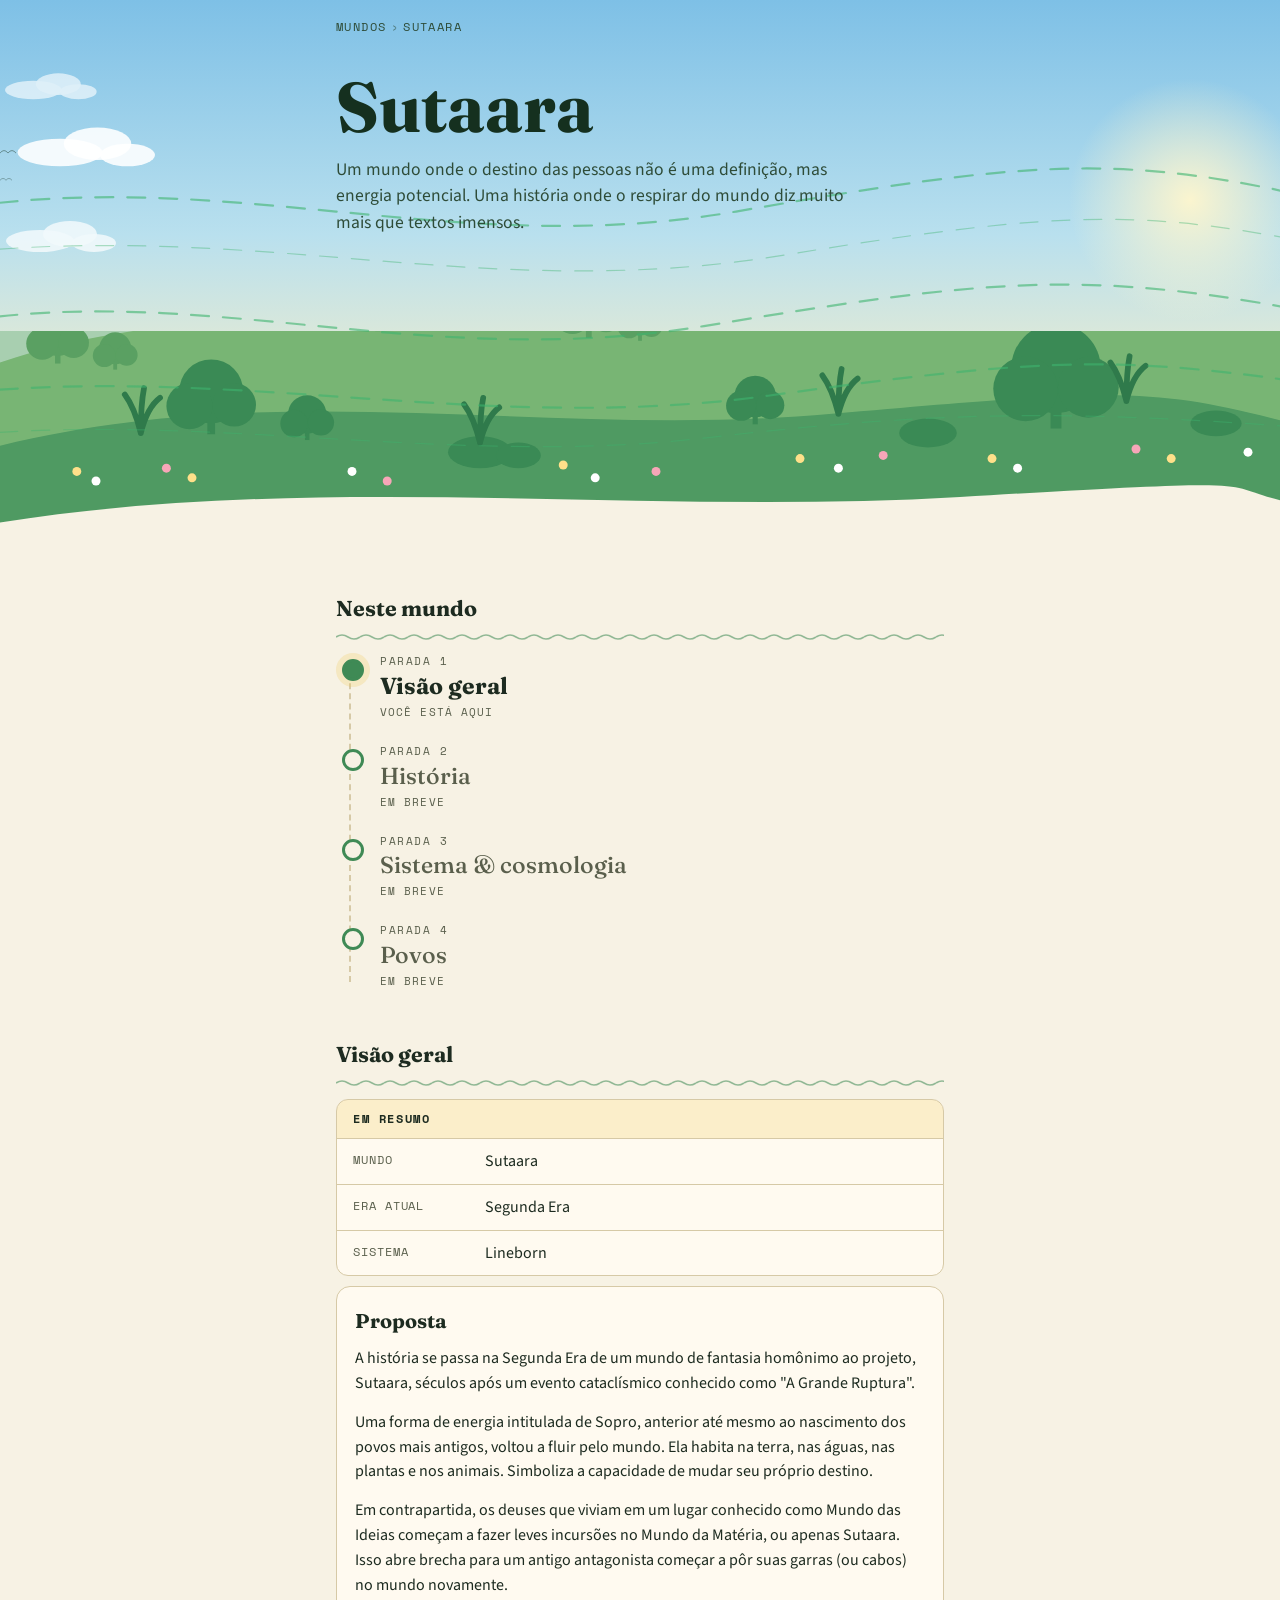
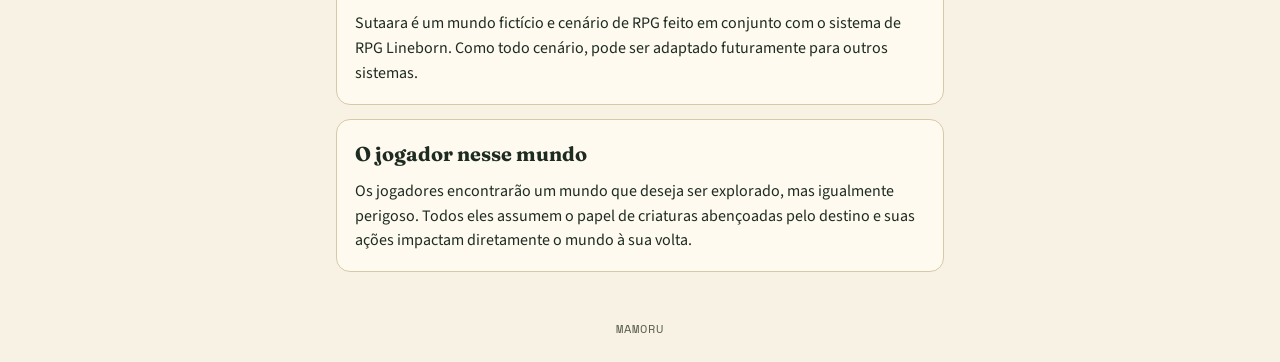
==== public/sutaara/index.html @ f1c7ed07 "Create index.html" ====
<!DOCTYPE html>
<html lang="pt-BR">
<head>
  <meta charset="UTF-8">
  <meta name="viewport" content="width=device-width, initial-scale=1">
  <title>Sutaara</title>
  <meta name="description" content="Um mundo onde o destino das pessoas não é uma definição, mas energia potencial.">
  <link rel="stylesheet" href="../css/base.css">
  <link rel="stylesheet" href="../css/sutaara.css">
</head>
<body class="mundo-pagina" data-mundo="sutaara">

  <header class="s-hero">
    <div class="sol" aria-hidden="true"></div>
    <div class="nuvem n3" aria-hidden="true"><svg viewBox="0 0 120 40"><ellipse cx="40" cy="26" rx="34" ry="11"/><ellipse cx="70" cy="19" rx="27" ry="13"/><ellipse cx="94" cy="28" rx="22" ry="9"/></svg></div>
    <div class="nuvem n1" aria-hidden="true"><svg viewBox="0 0 120 40"><ellipse cx="40" cy="26" rx="34" ry="11"/><ellipse cx="70" cy="19" rx="27" ry="13"/><ellipse cx="94" cy="28" rx="22" ry="9"/></svg></div>
    <div class="nuvem n2" aria-hidden="true"><svg viewBox="0 0 120 40"><ellipse cx="40" cy="26" rx="34" ry="11"/><ellipse cx="70" cy="19" rx="27" ry="13"/><ellipse cx="94" cy="28" rx="22" ry="9"/></svg></div>

    <nav class="topo" aria-label="Você está em">
      <a href="../">Mundos</a><span class="sep">&rsaquo;</span>Sutaara
    </nav>

    <div class="s-capa">
      <h1>Sutaara</h1>
      <p class="tagline">Um mundo onde o destino das pessoas não é uma definição, mas energia potencial. Uma história onde o respirar do mundo diz muito mais que textos imensos.</p>
    </div>

    <svg class="colinas" viewBox="0 0 400 200" preserveAspectRatio="xMidYMax slice" aria-hidden="true">
      <path class="l1" d="M0,112 C50,86 110,96 170,102 S300,80 400,100 V200 H0Z"/>
      <path class="l1b" d="M246,104 V80 h6 v-6 h6 v6 h8 v-6 h6 v6 h8 v-6 h6 v6 h8 v-6 h6 v6 h6 V104Z"/>
      <path class="l1b" d="M70,106 V86 l3,-5 l3,5 V106Z M86,106 V94 h6 V106Z M98,106 V98 h4 V106Z"/>
      <g class="t0"><rect x="13.5" y="105.6" width="1.0" height="2.6"/><circle cx="14" cy="102.8" r="4.0"/><circle cx="11.3" cy="104.6" r="2.9"/><circle cx="16.9" cy="104.5" r="2.7"/></g><g class="t0"><rect x="23.6" y="104.0" width="0.8" height="2.1"/><circle cx="24" cy="101.8" r="3.2"/><circle cx="21.8" cy="103.3" r="2.3"/><circle cx="26.3" cy="103.1" r="2.2"/></g><g class="t0"><rect x="149.6" y="100.9" width="0.8" height="2.2"/><circle cx="150" cy="98.5" r="3.5"/><circle cx="147.6" cy="100.1" r="2.5"/><circle cx="152.5" cy="99.9" r="2.4"/></g><g class="t0"><rect x="161.6" y="100.2" width="0.7" height="1.9"/><circle cx="162" cy="98.1" r="3.0"/><circle cx="160.0" cy="99.5" r="2.2"/><circle cx="164.2" cy="99.4" r="2.0"/></g><g class="t0"><rect x="204.5" y="97.6" width="1.0" height="2.6"/><circle cx="205" cy="94.8" r="4.0"/><circle cx="202.3" cy="96.6" r="2.9"/><circle cx="207.9" cy="96.5" r="2.7"/></g><g class="t0"><rect x="214.6" y="98.2" width="0.7" height="1.9"/><circle cx="215" cy="96.1" r="3.0"/><circle cx="213.0" cy="97.5" r="2.2"/><circle cx="217.2" cy="97.4" r="2.0"/></g><g class="t0"><rect x="329.6" y="89.9" width="0.8" height="2.2"/><circle cx="330" cy="87.5" r="3.5"/><circle cx="327.6" cy="89.1" r="2.5"/><circle cx="332.5" cy="88.9" r="2.4"/></g><g class="t0"><rect x="344.7" y="90.3" width="0.7" height="1.8"/><circle cx="345" cy="88.4" r="2.8"/><circle cx="343.1" cy="89.7" r="2.0"/><circle cx="347.0" cy="89.6" r="1.9"/></g><g class="t0"><rect x="377.5" y="95.6" width="1.0" height="2.6"/><circle cx="378" cy="92.8" r="4.0"/><circle cx="375.3" cy="94.6" r="2.9"/><circle cx="380.9" cy="94.5" r="2.7"/></g>
      <path class="l2" d="M0,138 C70,114 150,130 230,124 S350,110 400,128 V200 H0Z"/>
      <g class="t1"><rect x="17.2" y="133.8" width="1.7" height="4.5"/><circle cx="18" cy="128.9" r="7.0"/><circle cx="13.2" cy="132.1" r="5.0"/><circle cx="23.0" cy="131.8" r="4.8"/></g><g class="t1"><rect x="35.4" y="137.0" width="1.2" height="3.2"/><circle cx="36" cy="133.5" r="5.0"/><circle cx="32.6" cy="135.8" r="3.6"/><circle cx="39.6" cy="135.6" r="3.4"/></g><g class="t1"><rect x="117.3" y="124.4" width="1.4" height="3.8"/><circle cx="118" cy="120.2" r="6.0"/><circle cx="113.9" cy="123.0" r="4.3"/><circle cx="122.3" cy="122.7" r="4.1"/></g><g class="t1"><rect x="183.1" y="125.5" width="1.8" height="4.8"/><circle cx="184" cy="120.2" r="7.5"/><circle cx="178.9" cy="123.7" r="5.4"/><circle cx="189.4" cy="123.4" r="5.1"/></g><g class="t1"><rect x="199.4" y="128.0" width="1.2" height="3.2"/><circle cx="200" cy="124.5" r="5.0"/><circle cx="196.6" cy="126.8" r="3.6"/><circle cx="203.6" cy="126.6" r="3.4"/></g><g class="t1"><rect x="299.2" y="114.1" width="1.6" height="4.2"/><circle cx="300" cy="109.5" r="6.5"/><circle cx="295.6" cy="112.5" r="4.7"/><circle cx="304.7" cy="112.3" r="4.4"/></g><g class="t1"><rect x="371.1" y="117.5" width="1.8" height="4.8"/><circle cx="372" cy="112.2" r="7.5"/><circle cx="366.9" cy="115.7" r="5.4"/><circle cx="377.4" cy="115.4" r="5.1"/></g>
      <path class="l3" d="M0,164 C90,142 170,162 260,154 S360,146 400,156 V200 H0Z"/>
      <g class="t2"><rect x="64.8" y="154.0" width="2.4" height="6.4"/><circle cx="66" cy="147.0" r="10.0"/><circle cx="59.2" cy="151.6" r="7.2"/><circle cx="73.2" cy="151.2" r="6.8"/></g><g class="t2"><rect x="328.3" y="149.6" width="3.4" height="9.0"/><circle cx="330" cy="139.8" r="14.0"/><circle cx="320.5" cy="146.2" r="10.1"/><circle cx="340.1" cy="145.7" r="9.5"/></g><g class="t2"><rect x="95.3" y="158.4" width="1.4" height="3.8"/><circle cx="96" cy="154.2" r="6.0"/><circle cx="91.9" cy="157.0" r="4.3"/><circle cx="100.3" cy="156.7" r="4.1"/></g><g class="t2"><rect x="235.2" y="153.1" width="1.6" height="4.2"/><circle cx="236" cy="148.6" r="6.5"/><circle cx="231.6" cy="151.5" r="4.7"/><circle cx="240.7" cy="151.3" r="4.4"/></g><ellipse class="t2" cx="150" cy="166" rx="10" ry="5"/><ellipse class="t2" cx="162" cy="167" rx="7" ry="4"/><ellipse class="t2" cx="290" cy="160" rx="9" ry="4.5"/><ellipse class="t2" cx="380" cy="157" rx="8" ry="4"/><circle class="fl0" cx="24" cy="172" r="1.4"/><circle class="fl1" cx="30" cy="175" r="1.4"/><circle class="fl2" cx="52" cy="171" r="1.4"/><circle class="fl0" cx="60" cy="174" r="1.4"/><circle class="fl1" cx="110" cy="172" r="1.4"/><circle class="fl2" cx="121" cy="175" r="1.4"/><circle class="fl0" cx="176" cy="170" r="1.4"/><circle class="fl1" cx="186" cy="174" r="1.4"/><circle class="fl2" cx="205" cy="172" r="1.4"/><circle class="fl0" cx="250" cy="168" r="1.4"/><circle class="fl1" cx="262" cy="171" r="1.4"/><circle class="fl2" cx="276" cy="167" r="1.4"/><circle class="fl0" cx="310" cy="168" r="1.4"/><circle class="fl1" cx="318" cy="171" r="1.4"/><circle class="fl2" cx="355" cy="165" r="1.4"/><circle class="fl0" cx="366" cy="168" r="1.4"/><circle class="fl1" cx="390" cy="166" r="1.4"/>
      <g class="erva"><path d="M44,160 q-2,-8 -5,-12 M44,160 q0,-9 1,-14 M44,160 q2,-8 6,-11"/></g>
      <g class="erva"><path d="M150,163 q-2,-8 -5,-12 M150,163 q0,-9 1,-14 M150,163 q2,-8 6,-11"/></g>
      <g class="erva"><path d="M262,154 q-2,-8 -5,-12 M262,154 q0,-9 1,-14 M262,154 q2,-8 6,-11"/></g>
      <g class="erva"><path d="M352,150 q-2,-8 -5,-12 M352,150 q0,-9 1,-14 M352,150 q2,-8 6,-11"/></g>
      <path class="l4" d="M0,188 C100,172 200,186 300,180 S380,176 400,181 V200 H0Z"/>
    </svg>

    <svg class="sopro" viewBox="0 0 400 450" preserveAspectRatio="none" aria-hidden="true">
      <path d="M-20,170 C70,130 140,210 230,170 S350,120 420,165"/>
      <path d="M-20,262 C60,222 130,300 220,262 S340,214 420,256"/>
      <path d="M-20,318 C70,290 150,350 240,318 S350,285 420,312"/>
      <path class="fina" d="M-20,205 C80,175 150,245 245,205 S360,170 420,200"/>
      <path class="fina" d="M-20,352 C60,328 140,376 220,352 S340,330 420,346"/>
    </svg>
    <div class="passaro p1" aria-hidden="true"><svg viewBox="0 0 16 6"><path d="M0,3 q4,-5 8,0 q4,-5 8,0"/></svg></div>
    <div class="passaro p2" aria-hidden="true"><svg viewBox="0 0 16 6"><path d="M0,3 q4,-5 8,0 q4,-5 8,0"/></svg></div>

    <div class="particulas" aria-hidden="true"><i></i><i></i><i></i><i></i><i></i><i></i><i></i></div>
  </header>

  <div class="container s-pagina">
    <main>

      <h2 class="s-sec">Neste mundo</h2>
      <ol class="trilha" aria-label="Trilha de Sutaara">
        <li class="parada">
          <span class="num">Parada 1</span>
          <a class="nome" href="#visao-geral">Visão geral</a>
          <span class="estado">Você está aqui</span>
        </li>
        <li class="parada breve">
          <span class="num">Parada 2</span>
          <span class="nome">História</span>
          <span class="estado">Em breve</span>
        </li>
        <li class="parada breve">
          <span class="num">Parada 3</span>
          <span class="nome">Sistema &amp; cosmologia</span>
          <span class="estado">Em breve</span>
        </li>
        <li class="parada breve">
          <span class="num">Parada 4</span>
          <span class="nome">Povos</span>
          <span class="estado">Em breve</span>
        </li>
      </ol>

      <h2 class="s-sec" id="visao-geral">Visão geral</h2>

      <aside class="ficha" aria-label="Em resumo">
        <h3>Em resumo</h3>
        <dl>
          <div class="linha"><dt>Mundo</dt><dd>Sutaara</dd></div>
          <div class="linha"><dt>Era atual</dt><dd>Segunda Era</dd></div>
          <div class="linha"><dt>Sistema</dt><dd>Lineborn</dd></div>
        </dl>
      </aside>

      <section class="s-cards">
        <article class="s-card" id="proposta">
          <h2>Proposta</h2>
          <p>A história se passa na Segunda Era de um mundo de fantasia homônimo ao projeto, Sutaara, séculos após um evento cataclísmico conhecido como "A Grande Ruptura".</p>
          <p>Uma forma de energia intitulada de Sopro, anterior até mesmo ao nascimento dos povos mais antigos, voltou a fluir pelo mundo. Ela habita na terra, nas águas, nas plantas e nos animais. Simboliza a capacidade de mudar seu próprio destino.</p>
          <p>Em contrapartida, os deuses que viviam em um lugar conhecido como Mundo das Ideias começam a fazer leves incursões no Mundo da Matéria, ou apenas Sutaara. Isso abre brecha para um antigo antagonista começar a pôr suas garras (ou cabos) no mundo novamente.</p>
          <p>Sutaara é um mundo fictício e cenário de RPG feito em conjunto com o sistema de RPG Lineborn. Como todo cenário, pode ser adaptado futuramente para outros sistemas.</p>
        </article>
        <article class="s-card" id="jogador">
          <h2>O jogador nesse mundo</h2>
          <p>Os jogadores encontrarão um mundo que deseja ser explorado, mas igualmente perigoso. Todos eles assumem o papel de criaturas abençoadas pelo destino e suas ações impactam diretamente o mundo à sua volta.</p>
        </article>
      </section>

    </main>
    <footer class="s-rodape">Mamoru</footer>
  </div>

</body>
</html>
---- public/css/base.css ----
/* ==========================================================
   base.css — identidade compartilhada do site
   Tokens de cor e tipografia + componentes comuns.
   A personalidade de cada mundo fica em [data-mundo="..."].
   ========================================================== */
@import url('https://fonts.googleapis.com/css2?family=Barlow+Condensed:wght@500;600&family=Fraunces:opsz,wght@9..144,500;9..144,700&family=Source+Sans+3:wght@400;600&family=Space+Mono:wght@400;700&display=swap');

:root{
  --bg:#f3f1ec; --surface:#ffffff; --surface2:#ece9e2;
  --fg:#1b1a17; --fg-dim:#5b574e; --border:#ddd8cd;
  --font-display:'Fraunces', Georgia, serif;
  --font-body:'Source Sans 3', system-ui, sans-serif;
  --font-mono:'Space Mono', ui-monospace, monospace;
}
@media (prefers-color-scheme: dark){
  :root:not([data-theme="light"]){
    --bg:#141311; --surface:#1d1c19; --surface2:#242320;
    --fg:#ece8df; --fg-dim:#a39d8e; --border:#38352e;
    color-scheme: dark;
  }
}
:root[data-theme="dark"]{
  --bg:#141311; --surface:#1d1c19; --surface2:#242320;
  --fg:#ece8df; --fg-dim:#a39d8e; --border:#38352e;
  color-scheme: dark;
}

/* ---------- personalidade de cada mundo (cores do painel) ---------- */
[data-mundo="sutaara"]{
  --m-accent:#8fd1a4; --m-ink:#f4f1e6; --m-ink-dim:#cfd8c6;
  --m-sky:linear-gradient(180deg,#0f2a1e 0%,#1f5139 55%,#3f7a54 100%);
  --m-land-2:#2b6446; --m-land:#143323;
  --m-display:'Fraunces', Georgia, serif;
}
[data-mundo="relic"]{
  --m-accent:#8db8f2; --m-ink:#eaf1fb; --m-ink-dim:#b9c9e0;
  --m-sky:linear-gradient(180deg,#0a1a33 0%,#14325e 55%,#2161ae 100%);
  --m-land-2:#1a3f73; --m-land:#0a1a33;
  --m-display:'Fraunces', Georgia, serif;
}
[data-mundo="lock"]{
  --m-accent:#e0705f; --m-ink:#e6e3df; --m-ink-dim:#aeaaa5;
  --m-sky:linear-gradient(180deg,#26282b 0%,#47494d 55%,#6b3a36 100%);
  --m-land-2:#3a3c40; --m-land:#1d1e20;
  --m-display:'Barlow Condensed', 'Arial Narrow', sans-serif;
}

/* ---------- base ---------- */
*{ box-sizing:border-box; }
html{ -webkit-text-size-adjust:100%; }
body{
  margin:0; background:var(--bg); color:var(--fg);
  font-family:var(--font-body); line-height:1.55;
}
.container{ max-width:640px; margin-inline:auto; padding-inline:16px; }

.site-header{
  display:flex; align-items:center; justify-content:space-between;
  padding-block:18px 10px;
  padding-top:calc(18px + env(safe-area-inset-top, 0px));
}
.wordmark{
  font-family:var(--font-mono); font-size:.8rem; font-weight:700;
  letter-spacing:.16em; text-transform:uppercase;
  color:var(--fg); text-decoration:none;
}
.page-label{
  font-family:var(--font-mono); font-size:.72rem; letter-spacing:.1em;
  text-transform:uppercase; color:var(--fg-dim); margin:18px 0 14px;
}

.site-footer{
  padding-block:24px;
  padding-bottom:calc(24px + env(safe-area-inset-bottom, 0px));
  color:var(--fg-dim); font-family:var(--font-mono); font-size:.72rem;
  letter-spacing:.1em; text-transform:uppercase; text-align:center;
}

/* ---------- painéis dos mundos (home) ---------- */
.mundos{ display:grid; gap:16px; padding-bottom:32px; }

.mundo{
  position:relative; display:block; min-height:380px;
  border-radius:18px; overflow:hidden; isolation:isolate;
  color:var(--m-ink); text-decoration:none;
  background:var(--m-sky);
  transition:transform .2s ease;
}
.mundo:hover{ transform:translateY(-2px); }
.mundo:focus-visible{ outline:3px solid var(--m-accent); outline-offset:3px; }

.mundo .paisagem{
  position:absolute; left:0; right:0; bottom:0;
  width:100%; height:46%; z-index:0;
}
.mundo .paisagem .terra-2{ fill:var(--m-land-2); }
.mundo .paisagem .terra{ fill:var(--m-land); }
.mundo .paisagem .linha{ stroke:var(--m-land); fill:none; stroke-width:2; stroke-linecap:round; }

.mundo-texto{ position:relative; z-index:2; padding:22px 22px 0; }
.mundo-kicker{
  display:block; font-family:var(--font-mono); font-size:.72rem;
  letter-spacing:.14em; text-transform:uppercase; color:var(--m-accent);
  margin-bottom:8px;
}
.mundo h2{
  margin:0 0 10px; font-family:var(--m-display); font-weight:700;
  font-size:2.6rem; line-height:1.05; text-wrap:balance;
}
.mundo p{
  margin:0; max-width:34em; font-size:.98rem; color:var(--m-ink-dim);
}
.mundo-entrar{
  position:absolute; left:22px; bottom:18px; z-index:2;
  font-family:var(--font-mono); font-size:.78rem; letter-spacing:.12em;
  text-transform:uppercase; color:var(--m-ink); font-weight:700;
}

/* Sutaara: vida que pulsa */
.mundo[data-mundo="sutaara"] h2{ font-weight:700; }
.mundo[data-mundo="sutaara"]::after{
  content:''; position:absolute; inset:0; z-index:1; pointer-events:none;
  background:radial-gradient(circle at 78% 22%, rgba(255,226,150,.30), transparent 55%);
  animation:pulsar 6s ease-in-out infinite;
}
@keyframes pulsar{ 0%,100%{ opacity:.5; } 50%{ opacity:1; } }

/* Relic: arquivo e instituição */
.mundo[data-mundo="relic"] h2{
  font-weight:500; text-transform:uppercase; letter-spacing:.12em; font-size:2.1rem;
}
.mundo[data-mundo="relic"]::after{
  content:''; position:absolute; right:18px; top:18px; z-index:1; pointer-events:none;
  width:64px; height:64px; border-radius:50%;
  border:2px dashed var(--m-accent); opacity:.5; transform:rotate(-12deg);
}

/* Lock: industrial/militar com uma ponta de rebeldia (sem movimento) */
.mundo .paisagem .cadeado rect{ fill:#c4503f; }
.mundo .paisagem .cadeado path{ fill:none; stroke:#c4503f; stroke-width:3; stroke-linecap:round; }
.mundo[data-mundo="lock"] h2{
  font-weight:600; text-transform:uppercase; letter-spacing:.1em; font-size:2.8rem;
}
.mundo[data-mundo="lock"]::after{
  content:''; position:absolute; inset:0; z-index:1; pointer-events:none;
  background:linear-gradient(to top, rgba(170,60,50,.28), transparent 45%);
}

@media (min-width:560px){
  .mundo{ min-height:340px; }
}
@media (prefers-reduced-motion: reduce){
  .mundo{ transition:none; }
  .mundo[data-mundo="sutaara"]::after{ animation:none; opacity:.8; }
}
---- public/css/sutaara.css ----
/* ==========================================================
   sutaara.css — personalidade de Sutaara
   Céu pintado, colinas em camadas, nuvens e vida se movendo.
   Depois do céu, a página vira uma wiki de papel.
   Usa as variáveis de base.css.
   ========================================================== */
body.mundo-pagina[data-mundo="sutaara"]{
  /* papel da wiki */
  --s-bg:#f7f2e4; --s-card:#fffaf0; --s-line:#d6c9a6; --s-dot:#3f8a55;
  --s-fg:#1d2b20; --s-dim:#5a5f4c; --s-glow:rgba(240,200,90,.25);
  /* céu (dia) */
  --c1:#7ec0e6; --c2:#b9e0ee; --c3:#f7efc9; --c4:#f8e2b0;
  --sol:rgba(255,246,205,.95); --nuvem:rgba(255,255,255,.88);
  /* colinas, de longe para perto */
  --h1:#a8cfb0; --h1b:#97bda3; --h2:#78b574; --h3:#4f9a62; --hb:#2f7a4b;
  --hero-fg:#15301f; --hero-dim:#2e4c38;
  --t0:#8fbf9a; --t1:#5aa062; --t2:#3a8a55; --sopro:#3fb46f;
  background:var(--s-bg); color:var(--s-fg);
}
@media (prefers-color-scheme: dark){
  :root:not([data-theme="light"]) body.mundo-pagina[data-mundo="sutaara"]{
    --s-bg:#101a1c; --s-card:#17252a; --s-line:#2f4448; --s-dot:#8fd1a4;
    --s-fg:#eef0e4; --s-dim:#a9b8a8; --s-glow:rgba(255,226,150,.14);
    --c1:#1b2a52; --c2:#4a4a86; --c3:#c47a8c; --c4:#f0a874;
    --sol:rgba(255,232,196,.6); --nuvem:rgba(255,206,200,.28);
    --h1:#5b5b8c; --h1b:#4d4d7e; --h2:#2f5a68; --h3:#1f4a4d; --hb:#2f6a5f;
    --hero-fg:#f7f1e2; --hero-dim:#e6dcc8;
    --t0:#4a4a7a; --t1:#27505a; --t2:#1a3f40; --sopro:#9af0b5;
  }
}
:root[data-theme="dark"] body.mundo-pagina[data-mundo="sutaara"]{
  --s-bg:#101a1c; --s-card:#17252a; --s-line:#2f4448; --s-dot:#8fd1a4;
  --s-fg:#eef0e4; --s-dim:#a9b8a8; --s-glow:rgba(255,226,150,.14);
  --c1:#1b2a52; --c2:#4a4a86; --c3:#c47a8c; --c4:#f0a874;
  --sol:rgba(255,232,196,.6); --nuvem:rgba(255,206,200,.28);
  --h1:#5b5b8c; --h1b:#4d4d7e; --h2:#2f5a68; --h3:#1f4a4d; --hb:#2f6a5f;
  --hero-fg:#f7f1e2; --hero-dim:#e6dcc8;
  --t0:#4a4a7a; --t1:#27505a; --t2:#1a3f40; --sopro:#9af0b5;
}

/* ---------- capa pintada ---------- */
.s-hero{
  position:relative; overflow:hidden; isolation:isolate;
  min-height:520px; display:flex; flex-direction:column;
  background:linear-gradient(180deg,var(--c1) 0%,var(--c2) 42%,var(--c3) 76%,var(--c4) 100%);
  color:var(--hero-fg);
}
.s-hero .sol{
  position:absolute; right:-40px; top:70px; width:260px; height:260px; z-index:0;
  background:radial-gradient(circle,var(--sol) 0%,transparent 66%);
  animation:respirar 9s ease-in-out infinite;
}
@keyframes respirar{ 0%,100%{ transform:scale(.94); opacity:.8; } 50%{ transform:scale(1.06); opacity:1; } }

.nuvem{ position:absolute; z-index:0; left:0; width:150px; height:50px; opacity:1;
  animation:deriva linear infinite; will-change:transform; }
.nuvem svg{ width:100%; height:100%; display:block; fill:var(--nuvem); }
.n1{ top:120px; width:170px; animation-duration:95s; animation-delay:-30s; }
.n2{ top:210px; width:120px; animation-duration:70s; animation-delay:-8s; opacity:.8; }
.n3{ top:60px;  width:100px; animation-duration:120s; animation-delay:-70s; opacity:.7; }
@keyframes deriva{ from{ transform:translateX(-220px); } to{ transform:translateX(calc(100vw + 60px)); } }

.particulas{ position:absolute; inset:0; z-index:2; pointer-events:none; overflow:hidden; }
.particulas i{
  position:absolute; bottom:-10px; width:5px; height:5px; border-radius:50%;
  background:#fff7d6; box-shadow:0 0 8px 2px rgba(255,240,170,.8); opacity:0;
  animation:sobe linear infinite;
}
.particulas i:nth-child(1){ left:8%;  animation-duration:16s; animation-delay:-2s; }
.particulas i:nth-child(2){ left:22%; animation-duration:21s; animation-delay:-9s; width:4px; height:4px; }
.particulas i:nth-child(3){ left:38%; animation-duration:18s; animation-delay:-5s; }
.particulas i:nth-child(4){ left:54%; animation-duration:24s; animation-delay:-14s; width:6px; height:6px; }
.particulas i:nth-child(5){ left:68%; animation-duration:19s; animation-delay:-11s; width:4px; height:4px; }
.particulas i:nth-child(6){ left:81%; animation-duration:22s; animation-delay:-3s; }
.particulas i:nth-child(7){ left:92%; animation-duration:17s; animation-delay:-7s; width:4px; height:4px; }
@keyframes sobe{
  0%{ transform:translate(0,0); opacity:0; }
  12%{ opacity:.9; }
  50%{ transform:translate(16px,-190px); }
  85%{ opacity:.7; }
  100%{ transform:translate(-10px,-380px); opacity:0; }
}

.topo{ position:relative; z-index:3; width:100%; max-width:640px; margin-inline:auto; padding-inline:16px;
  padding-block:18px 6px; padding-top:calc(18px + env(safe-area-inset-top,0px));
  font-family:var(--font-mono); font-size:.74rem; letter-spacing:.12em; text-transform:uppercase; color:var(--hero-dim); }
.topo a{ color:var(--hero-dim); text-decoration:none; }
.topo a:hover{ color:var(--hero-fg); text-decoration:underline; text-underline-offset:4px; }
.topo .sep{ opacity:.6; padding-inline:.35em; }

.s-capa{ position:relative; z-index:3; width:100%; max-width:640px; margin-inline:auto; padding:30px 16px 0; }
.s-capa h1{ font-family:var(--font-display); font-weight:700; font-size:3.6rem; line-height:1;
  margin:0 0 14px; text-wrap:balance; animation:surge .9s ease-out both; }
.s-capa .tagline{ font-size:1.1rem; line-height:1.5; color:var(--hero-dim); margin:0; max-width:30em;
  animation:surge .9s .15s ease-out both; }
@keyframes surge{ from{ opacity:0; transform:translateY(10px); } to{ opacity:1; transform:none; } }

.colinas{ position:absolute; left:0; right:0; bottom:-1px; width:100%; height:230px; z-index:1; display:block; }
.colinas .l1{ fill:var(--h1); } .colinas .l1b{ fill:var(--h1b); }
.colinas .l2{ fill:var(--h2); } .colinas .l3{ fill:var(--h3); } .colinas .l4{ fill:var(--s-bg); }
.colinas .erva path{ fill:none; stroke:var(--hb); stroke-width:1.8; stroke-linecap:round; }
.colinas .erva{ transform-box:fill-box; transform-origin:50% 100%; animation:balanca 4.5s ease-in-out infinite; }
.colinas .erva:nth-of-type(2){ animation-delay:-1.3s; animation-duration:5.3s; }
.colinas .erva:nth-of-type(3){ animation-delay:-2.6s; animation-duration:4s; }
.colinas .erva:nth-of-type(4){ animation-delay:-.7s; animation-duration:5s; }
@keyframes balanca{ 0%,100%{ transform:rotate(-3deg); } 50%{ transform:rotate(3deg); } }

/* árvores, arbustos, flores */
.colinas .t0{ fill:var(--t0); } .colinas .t1{ fill:var(--t1); } .colinas .t2{ fill:var(--t2); }
.colinas .fl0{ fill:#ffe08a; } .colinas .fl1{ fill:#ffffff; } .colinas .fl2{ fill:#f7a6b8; }

/* Sopro: linhas verdes de vento */
.sopro{ position:absolute; inset:0; width:100%; height:100%; z-index:2; pointer-events:none; }
.sopro path{ fill:none; stroke:var(--sopro); stroke-width:2.2; stroke-linecap:round; opacity:.6;
  vector-effect:non-scaling-stroke; stroke-dasharray:18 14; animation:flui 7s linear infinite; }
.sopro path.fina{ stroke-width:1.2; opacity:.4; animation-duration:11s; animation-direction:reverse; }
.sopro path:nth-child(2){ animation-duration:9s; }
.sopro path:nth-child(3){ animation-duration:8s; }
@keyframes flui{ to{ stroke-dashoffset:-128; } }
:root[data-theme="dark"] .sopro path{ filter:drop-shadow(0 0 4px rgba(154,240,181,.7)); }
@media (prefers-color-scheme: dark){ :root:not([data-theme="light"]) .sopro path{ filter:drop-shadow(0 0 4px rgba(154,240,181,.7)); } }

/* pássaros ao longe */
.passaro{ position:absolute; z-index:1; left:0; width:16px; animation:voa linear infinite; }
.passaro svg{ width:100%; display:block; }
.passaro path{ fill:none; stroke:var(--hero-fg); stroke-width:.8; opacity:.55; stroke-linecap:round; }
.p1{ top:150px; animation-duration:60s; animation-delay:-20s; }
.p2{ top:178px; width:12px; animation-duration:75s; animation-delay:-48s; }
@keyframes voa{ from{ transform:translate(-40px,0); } 50%{ transform:translate(50vw,-14px); } to{ transform:translate(calc(100vw + 20px),6px); } }

/* ---------- wiki ---------- */
.container.s-pagina{ padding-top:6px; }
.s-pagina h2.s-sec{ font-family:var(--font-display); font-size:1.35rem; margin:26px 0 12px; }
.s-pagina h2.s-sec::after{ content:''; display:block; height:8px; margin-top:8px; background:var(--s-dot); opacity:.55;
  -webkit-mask:url("data:image/svg+xml,%3Csvg xmlns='http://www.w3.org/2000/svg' width='24' height='8'%3E%3Cpath d='M0 4 Q6 0 12 4 T24 4' fill='none' stroke='black' stroke-width='1.6'/%3E%3C/svg%3E") repeat-x;
  mask:url("data:image/svg+xml,%3Csvg xmlns='http://www.w3.org/2000/svg' width='24' height='8'%3E%3Cpath d='M0 4 Q6 0 12 4 T24 4' fill='none' stroke='black' stroke-width='1.6'/%3E%3C/svg%3E") repeat-x; }

.trilha{ list-style:none; margin:6px 0 8px; padding:0; position:relative; }
.trilha::before{ content:''; position:absolute; left:13px; top:10px; bottom:30px;
  border-left:2px dashed var(--s-line); }
.parada{ position:relative; padding:0 0 22px 44px; }
.parada::before{ content:''; position:absolute; left:6px; top:6px; width:16px; height:16px;
  border-radius:50%; background:var(--s-bg); border:3px solid var(--s-dot); }
.parada:first-child::before{ background:var(--s-dot); box-shadow:0 0 0 6px var(--s-glow); }
.parada .num{ font-family:var(--font-mono); font-size:.68rem; letter-spacing:.14em;
  text-transform:uppercase; color:var(--s-dim); display:block; }
.parada .nome{ font-family:var(--font-display); font-weight:700; font-size:1.45rem;
  line-height:1.2; margin:2px 0 0; display:block; color:var(--s-fg); text-decoration:none; }
.parada.breve .nome{ color:var(--s-dim); font-weight:500; }
.parada .estado{ font-family:var(--font-mono); font-size:.68rem; letter-spacing:.1em;
  text-transform:uppercase; color:var(--s-dim); display:block; margin-top:4px; }
a.nome:hover{ text-decoration:underline; text-decoration-color:var(--s-dot); text-underline-offset:4px; }

.ficha{ background:var(--s-card); border:1px solid var(--s-line); border-radius:12px; overflow:hidden; margin:4px 0 8px; }
.ficha h3{ margin:0; padding:10px 16px; font-family:var(--font-mono); font-size:.72rem;
  letter-spacing:.14em; text-transform:uppercase; background:var(--s-glow); color:var(--s-fg); }
.ficha dl{ margin:0; }
.ficha .linha{ display:grid; grid-template-columns:7.5em 1fr; gap:12px; padding:10px 16px;
  border-top:1px solid var(--s-line); }
.ficha dt{ font-family:var(--font-mono); font-size:.72rem; letter-spacing:.08em; text-transform:uppercase; color:var(--s-dim); padding-top:2px; }
.ficha dd{ margin:0; }

.s-cards{ display:grid; gap:14px; margin:10px 0 28px; }
.s-card{ background:var(--s-card); border:1px solid var(--s-line); border-radius:14px; padding:18px 18px 4px; }
.s-card h2{ font-family:var(--font-display); font-size:1.25rem; margin:0 0 10px; }
.s-card p{ margin:0 0 14px; max-width:36em; }

.s-rodape{ padding-block:20px; padding-bottom:calc(24px + env(safe-area-inset-bottom,0px));
  color:var(--s-dim); font-family:var(--font-mono); font-size:.72rem;
  letter-spacing:.1em; text-transform:uppercase; text-align:center; }

@media (min-width:640px){
  .s-hero{ min-height:560px; }
  .s-capa h1{ font-size:4.4rem; }
}
@media (prefers-reduced-motion: reduce){
  .s-hero .sol, .nuvem, .passaro, .sopro path, .particulas i, .colinas .erva, .s-capa h1, .s-capa .tagline{ animation:none; }
  .nuvem{ transform:translateX(30vw); }
  .particulas{ display:none; }
}
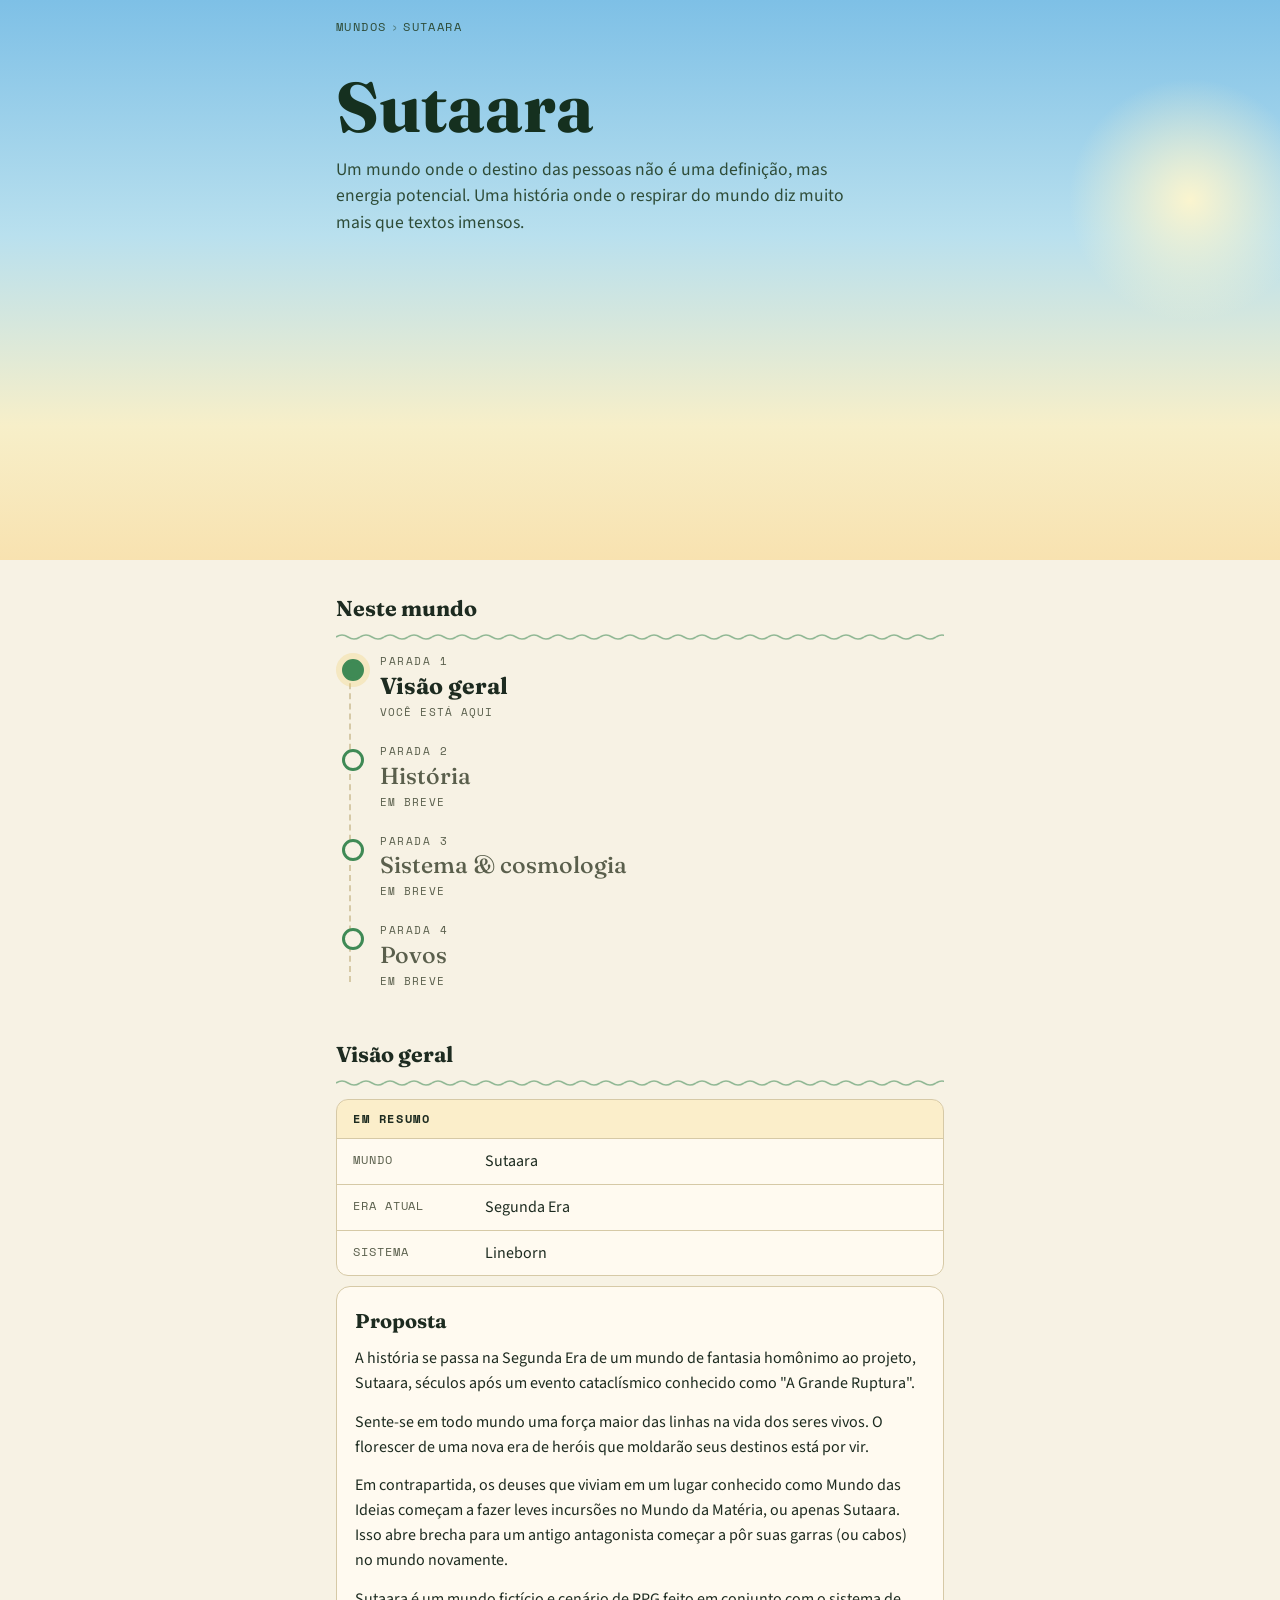
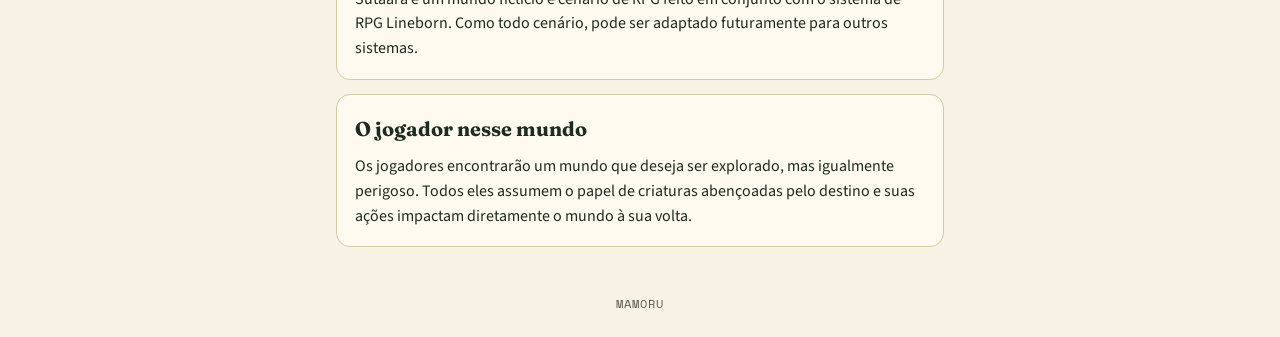
==== commit acc38659: "Update index.html" ====
--- a/public/sutaara/index.html
+++ b/public/sutaara/index.html
@@ -12,46 +12,24 @@
 
   <header class="s-hero">
     <div class="sol" aria-hidden="true"></div>
-    <div class="nuvem n3" aria-hidden="true"><svg viewBox="0 0 120 40"><ellipse cx="40" cy="26" rx="34" ry="11"/><ellipse cx="70" cy="19" rx="27" ry="13"/><ellipse cx="94" cy="28" rx="22" ry="9"/></svg></div>
-    <div class="nuvem n1" aria-hidden="true"><svg viewBox="0 0 120 40"><ellipse cx="40" cy="26" rx="34" ry="11"/><ellipse cx="70" cy="19" rx="27" ry="13"/><ellipse cx="94" cy="28" rx="22" ry="9"/></svg></div>
-    <div class="nuvem n2" aria-hidden="true"><svg viewBox="0 0 120 40"><ellipse cx="40" cy="26" rx="34" ry="11"/><ellipse cx="70" cy="19" rx="27" ry="13"/><ellipse cx="94" cy="28" rx="22" ry="9"/></svg></div>
+    <div class="camada nuvens" data-cena="nuvens" aria-hidden="true"></div>
+    <div class="camada montanhas" data-cena="montanhas" aria-hidden="true"></div>
+    <div class="nevoa n1" aria-hidden="true"></div>
+    <div class="camada muralha" data-cena="muralha" aria-hidden="true"></div>
+    <div class="nevoa n2" aria-hidden="true"></div>
+    <div class="camada campo" data-cena="campo" aria-hidden="true"></div>
+    <div class="camada frente" data-cena="frente" aria-hidden="true"></div>
+    <div class="s-hero-fim" aria-hidden="true"></div>
 
-    <nav class="topo" aria-label="Você está em">
-      <a href="../">Mundos</a><span class="sep">&rsaquo;</span>Sutaara
-    </nav>
-
-    <div class="s-capa">
-      <h1>Sutaara</h1>
-      <p class="tagline">Um mundo onde o destino das pessoas não é uma definição, mas energia potencial. Uma história onde o respirar do mundo diz muito mais que textos imensos.</p>
+    <div class="s-conteudo">
+      <nav class="topo" aria-label="Você está em">
+        <a href="../">Mundos</a><span class="sep">&rsaquo;</span>Sutaara
+      </nav>
+      <div class="s-capa">
+        <h1>Sutaara</h1>
+        <p class="tagline">Um mundo onde o destino das pessoas não é uma definição, mas energia potencial. Uma história onde o respirar do mundo diz muito mais que textos imensos.</p>
+      </div>
     </div>
-
-    <svg class="colinas" viewBox="0 0 400 200" preserveAspectRatio="xMidYMax slice" aria-hidden="true">
-      <path class="l1" d="M0,112 C50,86 110,96 170,102 S300,80 400,100 V200 H0Z"/>
-      <path class="l1b" d="M246,104 V80 h6 v-6 h6 v6 h8 v-6 h6 v6 h8 v-6 h6 v6 h8 v-6 h6 v6 h6 V104Z"/>
-      <path class="l1b" d="M70,106 V86 l3,-5 l3,5 V106Z M86,106 V94 h6 V106Z M98,106 V98 h4 V106Z"/>
-      <g class="t0"><rect x="13.5" y="105.6" width="1.0" height="2.6"/><circle cx="14" cy="102.8" r="4.0"/><circle cx="11.3" cy="104.6" r="2.9"/><circle cx="16.9" cy="104.5" r="2.7"/></g><g class="t0"><rect x="23.6" y="104.0" width="0.8" height="2.1"/><circle cx="24" cy="101.8" r="3.2"/><circle cx="21.8" cy="103.3" r="2.3"/><circle cx="26.3" cy="103.1" r="2.2"/></g><g class="t0"><rect x="149.6" y="100.9" width="0.8" height="2.2"/><circle cx="150" cy="98.5" r="3.5"/><circle cx="147.6" cy="100.1" r="2.5"/><circle cx="152.5" cy="99.9" r="2.4"/></g><g class="t0"><rect x="161.6" y="100.2" width="0.7" height="1.9"/><circle cx="162" cy="98.1" r="3.0"/><circle cx="160.0" cy="99.5" r="2.2"/><circle cx="164.2" cy="99.4" r="2.0"/></g><g class="t0"><rect x="204.5" y="97.6" width="1.0" height="2.6"/><circle cx="205" cy="94.8" r="4.0"/><circle cx="202.3" cy="96.6" r="2.9"/><circle cx="207.9" cy="96.5" r="2.7"/></g><g class="t0"><rect x="214.6" y="98.2" width="0.7" height="1.9"/><circle cx="215" cy="96.1" r="3.0"/><circle cx="213.0" cy="97.5" r="2.2"/><circle cx="217.2" cy="97.4" r="2.0"/></g><g class="t0"><rect x="329.6" y="89.9" width="0.8" height="2.2"/><circle cx="330" cy="87.5" r="3.5"/><circle cx="327.6" cy="89.1" r="2.5"/><circle cx="332.5" cy="88.9" r="2.4"/></g><g class="t0"><rect x="344.7" y="90.3" width="0.7" height="1.8"/><circle cx="345" cy="88.4" r="2.8"/><circle cx="343.1" cy="89.7" r="2.0"/><circle cx="347.0" cy="89.6" r="1.9"/></g><g class="t0"><rect x="377.5" y="95.6" width="1.0" height="2.6"/><circle cx="378" cy="92.8" r="4.0"/><circle cx="375.3" cy="94.6" r="2.9"/><circle cx="380.9" cy="94.5" r="2.7"/></g>
-      <path class="l2" d="M0,138 C70,114 150,130 230,124 S350,110 400,128 V200 H0Z"/>
-      <g class="t1"><rect x="17.2" y="133.8" width="1.7" height="4.5"/><circle cx="18" cy="128.9" r="7.0"/><circle cx="13.2" cy="132.1" r="5.0"/><circle cx="23.0" cy="131.8" r="4.8"/></g><g class="t1"><rect x="35.4" y="137.0" width="1.2" height="3.2"/><circle cx="36" cy="133.5" r="5.0"/><circle cx="32.6" cy="135.8" r="3.6"/><circle cx="39.6" cy="135.6" r="3.4"/></g><g class="t1"><rect x="117.3" y="124.4" width="1.4" height="3.8"/><circle cx="118" cy="120.2" r="6.0"/><circle cx="113.9" cy="123.0" r="4.3"/><circle cx="122.3" cy="122.7" r="4.1"/></g><g class="t1"><rect x="183.1" y="125.5" width="1.8" height="4.8"/><circle cx="184" cy="120.2" r="7.5"/><circle cx="178.9" cy="123.7" r="5.4"/><circle cx="189.4" cy="123.4" r="5.1"/></g><g class="t1"><rect x="199.4" y="128.0" width="1.2" height="3.2"/><circle cx="200" cy="124.5" r="5.0"/><circle cx="196.6" cy="126.8" r="3.6"/><circle cx="203.6" cy="126.6" r="3.4"/></g><g class="t1"><rect x="299.2" y="114.1" width="1.6" height="4.2"/><circle cx="300" cy="109.5" r="6.5"/><circle cx="295.6" cy="112.5" r="4.7"/><circle cx="304.7" cy="112.3" r="4.4"/></g><g class="t1"><rect x="371.1" y="117.5" width="1.8" height="4.8"/><circle cx="372" cy="112.2" r="7.5"/><circle cx="366.9" cy="115.7" r="5.4"/><circle cx="377.4" cy="115.4" r="5.1"/></g>
-      <path class="l3" d="M0,164 C90,142 170,162 260,154 S360,146 400,156 V200 H0Z"/>
-      <g class="t2"><rect x="64.8" y="154.0" width="2.4" height="6.4"/><circle cx="66" cy="147.0" r="10.0"/><circle cx="59.2" cy="151.6" r="7.2"/><circle cx="73.2" cy="151.2" r="6.8"/></g><g class="t2"><rect x="328.3" y="149.6" width="3.4" height="9.0"/><circle cx="330" cy="139.8" r="14.0"/><circle cx="320.5" cy="146.2" r="10.1"/><circle cx="340.1" cy="145.7" r="9.5"/></g><g class="t2"><rect x="95.3" y="158.4" width="1.4" height="3.8"/><circle cx="96" cy="154.2" r="6.0"/><circle cx="91.9" cy="157.0" r="4.3"/><circle cx="100.3" cy="156.7" r="4.1"/></g><g class="t2"><rect x="235.2" y="153.1" width="1.6" height="4.2"/><circle cx="236" cy="148.6" r="6.5"/><circle cx="231.6" cy="151.5" r="4.7"/><circle cx="240.7" cy="151.3" r="4.4"/></g><ellipse class="t2" cx="150" cy="166" rx="10" ry="5"/><ellipse class="t2" cx="162" cy="167" rx="7" ry="4"/><ellipse class="t2" cx="290" cy="160" rx="9" ry="4.5"/><ellipse class="t2" cx="380" cy="157" rx="8" ry="4"/><circle class="fl0" cx="24" cy="172" r="1.4"/><circle class="fl1" cx="30" cy="175" r="1.4"/><circle class="fl2" cx="52" cy="171" r="1.4"/><circle class="fl0" cx="60" cy="174" r="1.4"/><circle class="fl1" cx="110" cy="172" r="1.4"/><circle class="fl2" cx="121" cy="175" r="1.4"/><circle class="fl0" cx="176" cy="170" r="1.4"/><circle class="fl1" cx="186" cy="174" r="1.4"/><circle class="fl2" cx="205" cy="172" r="1.4"/><circle class="fl0" cx="250" cy="168" r="1.4"/><circle class="fl1" cx="262" cy="171" r="1.4"/><circle class="fl2" cx="276" cy="167" r="1.4"/><circle class="fl0" cx="310" cy="168" r="1.4"/><circle class="fl1" cx="318" cy="171" r="1.4"/><circle class="fl2" cx="355" cy="165" r="1.4"/><circle class="fl0" cx="366" cy="168" r="1.4"/><circle class="fl1" cx="390" cy="166" r="1.4"/>
-      <g class="erva"><path d="M44,160 q-2,-8 -5,-12 M44,160 q0,-9 1,-14 M44,160 q2,-8 6,-11"/></g>
-      <g class="erva"><path d="M150,163 q-2,-8 -5,-12 M150,163 q0,-9 1,-14 M150,163 q2,-8 6,-11"/></g>
-      <g class="erva"><path d="M262,154 q-2,-8 -5,-12 M262,154 q0,-9 1,-14 M262,154 q2,-8 6,-11"/></g>
-      <g class="erva"><path d="M352,150 q-2,-8 -5,-12 M352,150 q0,-9 1,-14 M352,150 q2,-8 6,-11"/></g>
-      <path class="l4" d="M0,188 C100,172 200,186 300,180 S380,176 400,181 V200 H0Z"/>
-    </svg>
-
-    <svg class="sopro" viewBox="0 0 400 450" preserveAspectRatio="none" aria-hidden="true">
-      <path d="M-20,170 C70,130 140,210 230,170 S350,120 420,165"/>
-      <path d="M-20,262 C60,222 130,300 220,262 S340,214 420,256"/>
-      <path d="M-20,318 C70,290 150,350 240,318 S350,285 420,312"/>
-      <path class="fina" d="M-20,205 C80,175 150,245 245,205 S360,170 420,200"/>
-      <path class="fina" d="M-20,352 C60,328 140,376 220,352 S340,330 420,346"/>
-    </svg>
-    <div class="passaro p1" aria-hidden="true"><svg viewBox="0 0 16 6"><path d="M0,3 q4,-5 8,0 q4,-5 8,0"/></svg></div>
-    <div class="passaro p2" aria-hidden="true"><svg viewBox="0 0 16 6"><path d="M0,3 q4,-5 8,0 q4,-5 8,0"/></svg></div>
-
-    <div class="particulas" aria-hidden="true"><i></i><i></i><i></i><i></i><i></i><i></i><i></i></div>
   </header>
 
   <div class="container s-pagina">
@@ -96,7 +74,7 @@
         <article class="s-card" id="proposta">
           <h2>Proposta</h2>
           <p>A história se passa na Segunda Era de um mundo de fantasia homônimo ao projeto, Sutaara, séculos após um evento cataclísmico conhecido como "A Grande Ruptura".</p>
-          <p>Uma forma de energia intitulada de Sopro, anterior até mesmo ao nascimento dos povos mais antigos, voltou a fluir pelo mundo. Ela habita na terra, nas águas, nas plantas e nos animais. Simboliza a capacidade de mudar seu próprio destino.</p>
+          <p>Sente-se em todo mundo uma força maior das linhas na vida dos seres vivos. O florescer de uma nova era de heróis que moldarão seus destinos está por vir.</p>
           <p>Em contrapartida, os deuses que viviam em um lugar conhecido como Mundo das Ideias começam a fazer leves incursões no Mundo da Matéria, ou apenas Sutaara. Isso abre brecha para um antigo antagonista começar a pôr suas garras (ou cabos) no mundo novamente.</p>
           <p>Sutaara é um mundo fictício e cenário de RPG feito em conjunto com o sistema de RPG Lineborn. Como todo cenário, pode ser adaptado futuramente para outros sistemas.</p>
         </article>
@@ -110,5 +88,6 @@
     <footer class="s-rodape">Mamoru</footer>
   </div>
 
+<script src="../js/sutaara.js" defer></script>
 </body>
 </html>
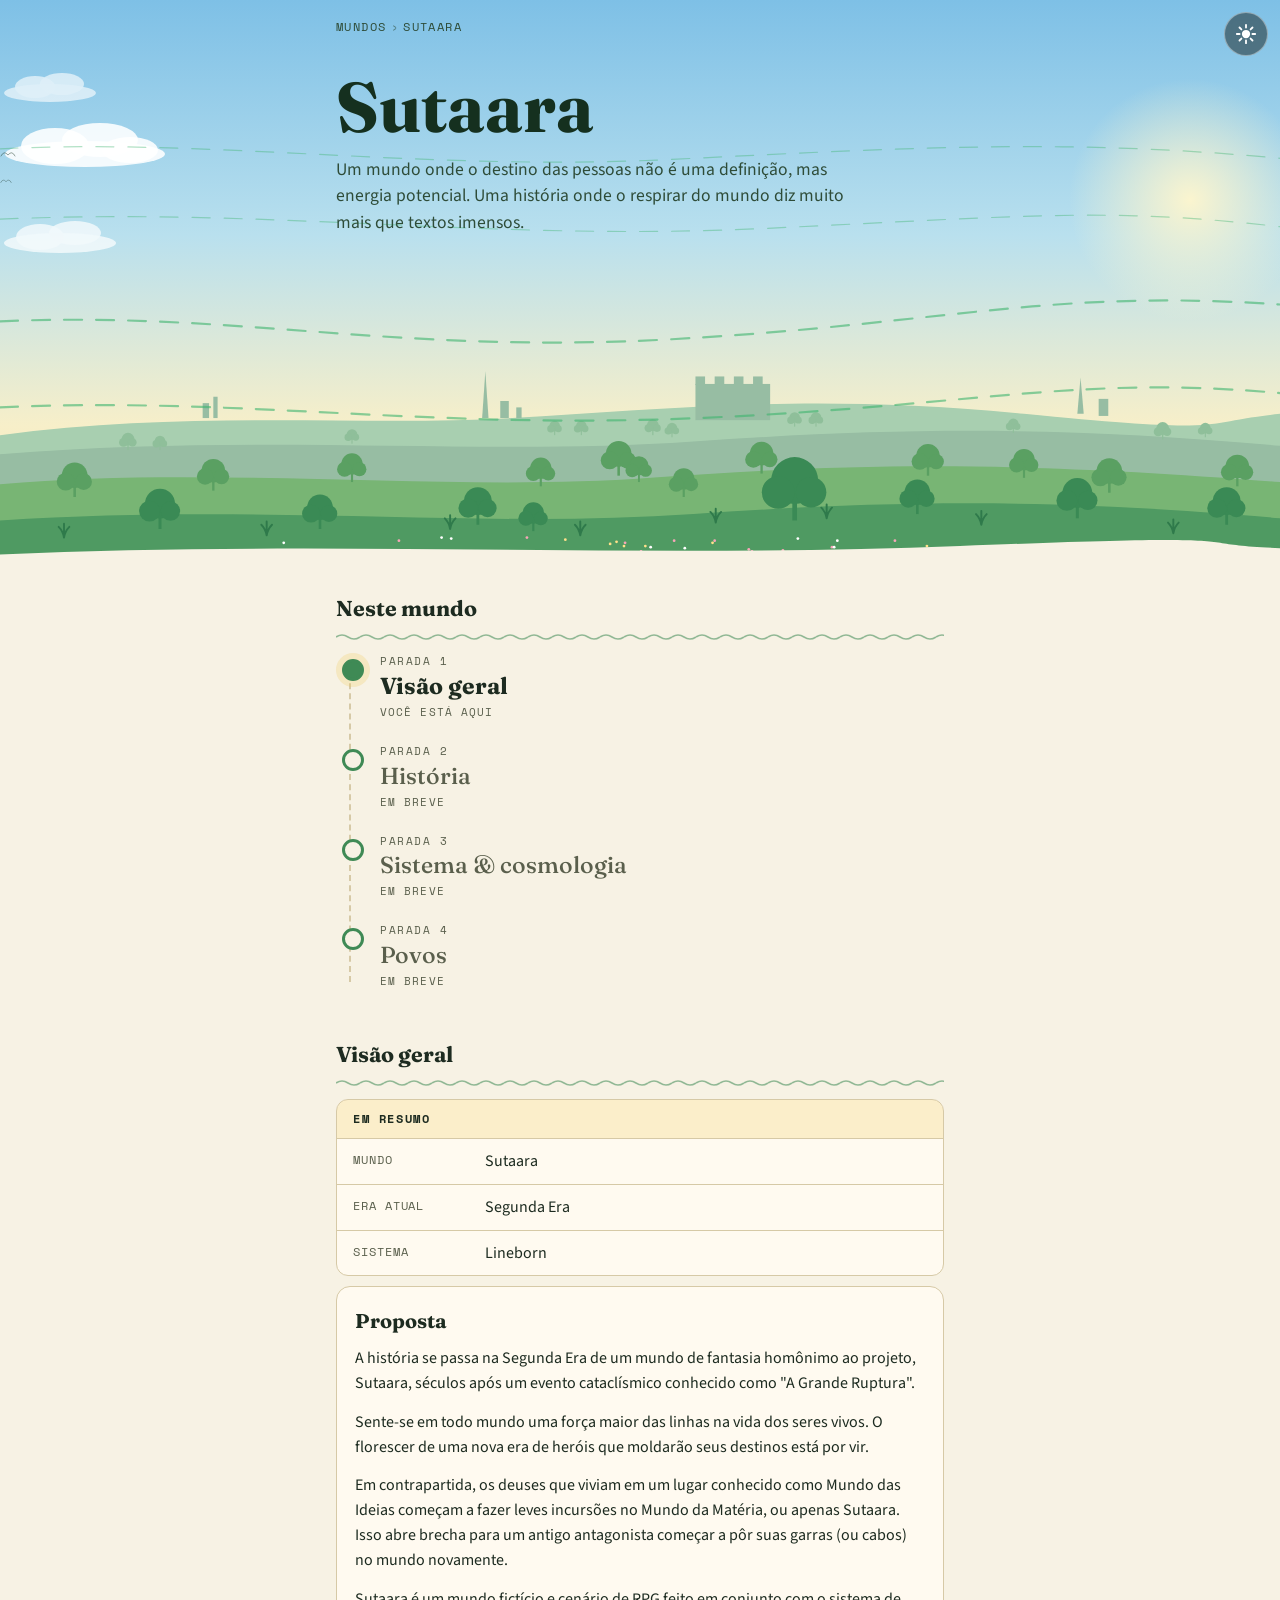
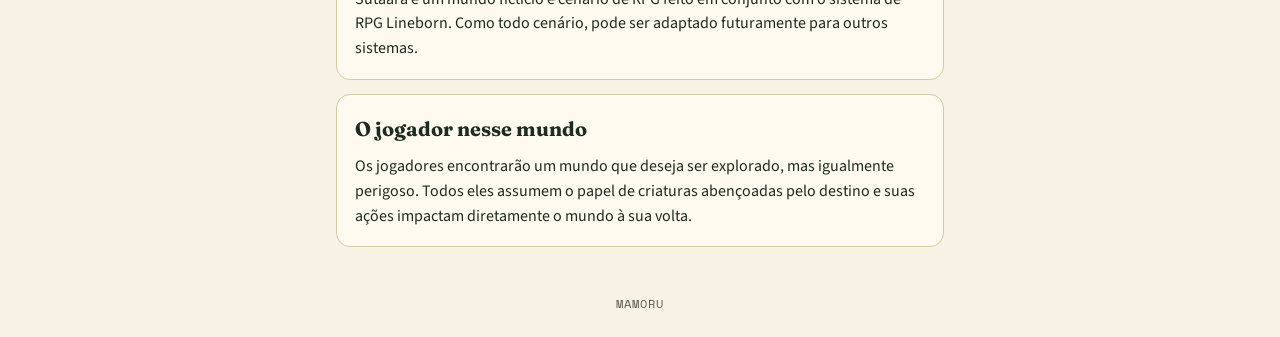
==== commit af5c6e00: "Update index.html" ====
--- a/public/sutaara/index.html
+++ b/public/sutaara/index.html
@@ -12,23 +12,66 @@
 
   <header class="s-hero">
     <div class="sol" aria-hidden="true"></div>
-    <div class="camada nuvens" data-cena="nuvens" aria-hidden="true"></div>
-    <div class="camada montanhas" data-cena="montanhas" aria-hidden="true"></div>
-    <div class="nevoa n1" aria-hidden="true"></div>
-    <div class="camada muralha" data-cena="muralha" aria-hidden="true"></div>
-    <div class="nevoa n2" aria-hidden="true"></div>
-    <div class="camada campo" data-cena="campo" aria-hidden="true"></div>
-    <div class="camada frente" data-cena="frente" aria-hidden="true"></div>
-    <div class="s-hero-fim" aria-hidden="true"></div>
+    <div class="nuvem n1" aria-hidden="true"><svg viewBox="0 0 170 50"><ellipse cx="85" cy="34" rx="80" ry="13"/><ellipse cx="55" cy="26" rx="34" ry="18"/><ellipse cx="100" cy="20" rx="38" ry="17"/><ellipse cx="130" cy="30" rx="28" ry="13"/></svg></div><div class="nuvem n2" aria-hidden="true"><svg viewBox="0 0 120 40"><ellipse cx="60" cy="28" rx="56" ry="10"/><ellipse cx="40" cy="22" rx="24" ry="13"/><ellipse cx="75" cy="18" rx="26" ry="12"/></svg></div><div class="nuvem n3" aria-hidden="true"><svg viewBox="0 0 100 36"><ellipse cx="50" cy="26" rx="46" ry="9"/><ellipse cx="35" cy="20" rx="20" ry="11"/><ellipse cx="62" cy="17" rx="22" ry="11"/></svg></div>
+    <div class="passaro p1" aria-hidden="true"><svg viewBox="0 0 16 8"><path d="M1 6 Q4 0 8 5 Q12 0 15 6"/></svg></div><div class="passaro p2" aria-hidden="true"><svg viewBox="0 0 16 8"><path d="M1 6 Q4 0 8 5 Q12 0 15 6"/></svg></div>
+    <svg class="sopro" viewBox="0 0 400 520" preserveAspectRatio="none" aria-hidden="true"><path class="fina" d="M-10,140 C60,125 130,160 210,148 S340,128 410,150"/><path class="fina" d="M-10,205 C80,190 150,225 240,212 S350,192 410,214"/><path d="M-10,300 C70,285 120,330 210,315 S330,265 410,285"/><path d="M-10,380 C70,365 130,400 220,388 S340,345 410,368"/></svg>
+    <div class="particulas" aria-hidden="true"><i></i><i></i><i></i><i></i><i></i><i></i><i></i></div>
+    <svg class="colinas" viewBox="0 0 1200 230" preserveAspectRatio="xMidYMax slice" aria-hidden="true">
+<path class="l1" d="M0,112 C180,88 340,104 480,96 S760,72 960,92 S1120,100 1200,92 V230 H0Z"/>
+<g class="l1b"><path d="M452,96 L455,52 L458,96Z"/><rect x="469" y="80" width="8" height="16"/><rect x="484" y="86" width="5" height="10"/><rect x="652" y="64" width="70" height="34"/><rect x="652" y="57" width="9" height="8"/><rect x="670" y="57" width="9" height="8"/><rect x="688" y="57" width="9" height="8"/><rect x="706" y="57" width="9" height="8"/><rect x="190" y="82" width="6" height="14"/><rect x="200" y="76" width="4" height="20"/><path d="M1010,92 L1013,58 L1016,92Z"/><rect x="1030" y="78" width="9" height="16"/></g>
+<path class="l1b" d="M0,130 C250,110 450,132 650,118 S1000,104 1200,122 V230 H0Z"/>
+<g class="t0"><rect x="519.5" y="108.0" width="1.0" height="4.0"/><circle cx="520.0" cy="103.5" r="5.0"/><circle cx="516.5" cy="106.0" r="3.5"/><circle cx="523.5" cy="106.0" r="3.2"/></g>
+<g class="t0"><rect x="544.5" y="108.0" width="1.0" height="4.0"/><circle cx="545.0" cy="103.5" r="5.0"/><circle cx="541.5" cy="106.0" r="3.5"/><circle cx="548.5" cy="106.0" r="3.2"/></g>
+<g class="t0"><rect x="611.5" y="107.6" width="1.1" height="4.4"/><circle cx="612.0" cy="102.7" r="5.5"/><circle cx="608.1" cy="105.4" r="3.9"/><circle cx="615.9" cy="105.4" r="3.6"/></g>
+<g class="t0"><rect x="629.5" y="110.0" width="1.0" height="4.0"/><circle cx="630.0" cy="105.5" r="5.0"/><circle cx="626.5" cy="108.0" r="3.5"/><circle cx="633.5" cy="108.0" r="3.2"/></g>
+<g class="t0"><rect x="744.5" y="100.0" width="1.0" height="4.0"/><circle cx="745.0" cy="95.5" r="5.0"/><circle cx="741.5" cy="98.0" r="3.5"/><circle cx="748.5" cy="98.0" r="3.2"/></g>
+<g class="t0"><rect x="764.5" y="100.0" width="1.0" height="4.0"/><circle cx="765.0" cy="95.5" r="5.0"/><circle cx="761.5" cy="98.0" r="3.5"/><circle cx="768.5" cy="98.0" r="3.2"/></g>
+<g class="t0"><rect x="119.4" y="121.2" width="1.2" height="4.8"/><circle cx="120.0" cy="115.8" r="6.0"/><circle cx="115.8" cy="118.8" r="4.2"/><circle cx="124.2" cy="118.8" r="3.9"/></g>
+<g class="t0"><rect x="149.5" y="122.0" width="1.0" height="4.0"/><circle cx="150.0" cy="117.5" r="5.0"/><circle cx="146.5" cy="120.0" r="3.5"/><circle cx="153.5" cy="120.0" r="3.2"/></g>
+<g class="t0"><rect x="329.5" y="116.0" width="1.0" height="4.0"/><circle cx="330.0" cy="111.5" r="5.0"/><circle cx="326.5" cy="114.0" r="3.5"/><circle cx="333.5" cy="114.0" r="3.2"/></g>
+<g class="t0"><rect x="949.5" y="106.0" width="1.0" height="4.0"/><circle cx="950.0" cy="101.5" r="5.0"/><circle cx="946.5" cy="104.0" r="3.5"/><circle cx="953.5" cy="104.0" r="3.2"/></g>
+<g class="t0"><rect x="1089.4" y="111.2" width="1.2" height="4.8"/><circle cx="1090.0" cy="105.8" r="6.0"/><circle cx="1085.8" cy="108.8" r="4.2"/><circle cx="1094.2" cy="108.8" r="3.9"/></g>
+<g class="t0"><rect x="1129.5" y="110.0" width="1.0" height="4.0"/><circle cx="1130.0" cy="105.5" r="5.0"/><circle cx="1126.5" cy="108.0" r="3.5"/><circle cx="1133.5" cy="108.0" r="3.2"/></g>
+<path class="l2" d="M0,158 C200,140 420,166 610,152 S950,136 1200,156 V230 H0Z"/>
+<g class="t1"><rect x="506.0" y="152.0" width="2.0" height="8.0"/><circle cx="507.0" cy="143.0" r="10.0"/><circle cx="500.0" cy="148.0" r="7.0"/><circle cx="514.0" cy="148.0" r="6.5"/></g>
+<g class="t1"><rect x="578.8" y="140.4" width="2.4" height="9.6"/><circle cx="580.0" cy="129.6" r="12.0"/><circle cx="571.6" cy="135.6" r="8.4"/><circle cx="588.4" cy="135.6" r="7.8"/></g>
+<g class="t1"><rect x="598.1" y="148.8" width="1.8" height="7.2"/><circle cx="599.0" cy="140.7" r="9.0"/><circle cx="592.7" cy="145.2" r="6.3"/><circle cx="605.3" cy="145.2" r="5.9"/></g>
+<g class="t1"><rect x="640.0" y="162.0" width="2.0" height="8.0"/><circle cx="641.0" cy="153.0" r="10.0"/><circle cx="634.0" cy="158.0" r="7.0"/><circle cx="648.0" cy="158.0" r="6.5"/></g>
+<g class="t1"><rect x="712.9" y="139.2" width="2.2" height="8.8"/><circle cx="714.0" cy="129.3" r="11.0"/><circle cx="706.3" cy="134.8" r="7.7"/><circle cx="721.7" cy="134.8" r="7.2"/></g>
+<g class="t1"><rect x="68.8" y="160.4" width="2.4" height="9.6"/><circle cx="70.0" cy="149.6" r="12.0"/><circle cx="61.6" cy="155.6" r="8.4"/><circle cx="78.4" cy="155.6" r="7.8"/></g>
+<g class="t1"><rect x="198.9" y="155.2" width="2.2" height="8.8"/><circle cx="200.0" cy="145.3" r="11.0"/><circle cx="192.3" cy="150.8" r="7.7"/><circle cx="207.7" cy="150.8" r="7.2"/></g>
+<g class="t1"><rect x="329.0" y="148.0" width="2.0" height="8.0"/><circle cx="330.0" cy="139.0" r="10.0"/><circle cx="323.0" cy="144.0" r="7.0"/><circle cx="337.0" cy="144.0" r="6.5"/></g>
+<g class="t1"><rect x="868.9" y="141.2" width="2.2" height="8.8"/><circle cx="870.0" cy="131.3" r="11.0"/><circle cx="862.3" cy="136.8" r="7.7"/><circle cx="877.7" cy="136.8" r="7.2"/></g>
+<g class="t1"><rect x="959.0" y="144.0" width="2.0" height="8.0"/><circle cx="960.0" cy="135.0" r="10.0"/><circle cx="953.0" cy="140.0" r="7.0"/><circle cx="967.0" cy="140.0" r="6.5"/></g>
+<g class="t1"><rect x="1038.8" y="156.4" width="2.4" height="9.6"/><circle cx="1040.0" cy="145.6" r="12.0"/><circle cx="1031.6" cy="151.6" r="8.4"/><circle cx="1048.4" cy="151.6" r="7.8"/></g>
+<g class="t1"><rect x="1158.9" y="151.2" width="2.2" height="8.8"/><circle cx="1160.0" cy="141.3" r="11.0"/><circle cx="1152.3" cy="146.8" r="7.7"/><circle cx="1167.7" cy="146.8" r="7.2"/></g>
+<path class="l3" d="M0,192 C250,176 450,200 650,186 S1000,172 1200,190 V230 H0Z"/>
+<g class="t2"><rect x="446.7" y="185.6" width="2.6" height="10.4"/><circle cx="448.0" cy="173.9" r="13.0"/><circle cx="438.9" cy="180.4" r="9.1"/><circle cx="457.1" cy="180.4" r="8.5"/></g>
+<g class="t2"><rect x="499.0" y="194.0" width="2.0" height="8.0"/><circle cx="500.0" cy="185.0" r="10.0"/><circle cx="493.0" cy="190.0" r="7.0"/><circle cx="507.0" cy="190.0" r="6.5"/></g>
+<g class="t2"><rect x="742.8" y="174.4" width="4.4" height="17.6"/><circle cx="745.0" cy="154.6" r="22.0"/><circle cx="729.6" cy="165.6" r="15.4"/><circle cx="760.4" cy="165.6" r="14.3"/></g>
+<g class="t2"><rect x="858.8" y="176.4" width="2.4" height="9.6"/><circle cx="860.0" cy="165.6" r="12.0"/><circle cx="851.6" cy="171.6" r="8.4"/><circle cx="868.4" cy="171.6" r="7.8"/></g>
+<g class="t2"><rect x="148.6" y="188.8" width="2.8" height="11.2"/><circle cx="150.0" cy="176.2" r="14.0"/><circle cx="140.2" cy="183.2" r="9.8"/><circle cx="159.8" cy="183.2" r="9.1"/></g>
+<g class="t2"><rect x="298.8" y="190.4" width="2.4" height="9.6"/><circle cx="300.0" cy="179.6" r="12.0"/><circle cx="291.6" cy="185.6" r="8.4"/><circle cx="308.4" cy="185.6" r="7.8"/></g>
+<g class="t2"><rect x="1008.6" y="178.8" width="2.8" height="11.2"/><circle cx="1010.0" cy="166.2" r="14.0"/><circle cx="1000.2" cy="173.2" r="9.8"/><circle cx="1019.8" cy="173.2" r="9.1"/></g>
+<g class="t2"><rect x="1148.7" y="185.6" width="2.6" height="10.4"/><circle cx="1150.0" cy="173.9" r="13.0"/><circle cx="1140.9" cy="180.4" r="9.1"/><circle cx="1159.1" cy="180.4" r="8.5"/></g>
+<g class="erva"><path d="M422,200 q-1,-6 -5,-10 M422,200 q0,-8 0,-13 M422,200 q1,-6 5,-10" transform="scale(1)" style="transform-origin:422px 200px"/></g>
+<g class="erva"><path d="M544,206 q-1,-6 -5,-10 M544,206 q0,-8 0,-13 M544,206 q1,-6 5,-10" transform="scale(1)" style="transform-origin:544px 206px"/></g>
+<g class="erva"><path d="M671,194 q-1,-6 -5,-10 M671,194 q0,-8 0,-13 M671,194 q1,-6 5,-10" transform="scale(1)" style="transform-origin:671px 194px"/></g>
+<g class="erva"><path d="M775,190 q-1,-6 -5,-10 M775,190 q0,-8 0,-13 M775,190 q1,-6 5,-10" transform="scale(1)" style="transform-origin:775px 190px"/></g>
+<g class="erva"><path d="M250,206 q-1,-6 -5,-10 M250,206 q0,-8 0,-13 M250,206 q1,-6 5,-10" transform="scale(1)" style="transform-origin:250px 206px"/></g>
+<g class="erva"><path d="M920,196 q-1,-6 -5,-10 M920,196 q0,-8 0,-13 M920,196 q1,-6 5,-10" transform="scale(1)" style="transform-origin:920px 196px"/></g>
+<g class="erva"><path d="M1100,204 q-1,-6 -5,-10 M1100,204 q0,-8 0,-13 M1100,204 q1,-6 5,-10" transform="scale(1)" style="transform-origin:1100px 204px"/></g>
+<g class="erva"><path d="M60,208 q-1,-6 -5,-10 M60,208 q0,-8 0,-13 M60,208 q1,-6 5,-10" transform="scale(1)" style="transform-origin:60px 208px"/></g>
+<circle class="fl0" cx="782" cy="223" r="1.3"/><circle class="fl1" cx="423" cy="209" r="1.3"/><circle class="fl2" cx="734" cy="220" r="1.3"/><circle class="fl0" cx="668" cy="213" r="1.3"/><circle class="fl1" cx="642" cy="218" r="1.3"/><circle class="fl2" cx="632" cy="211" r="1.3"/><circle class="fl0" cx="572" cy="214" r="1.3"/><circle class="fl1" cx="689" cy="224" r="1.3"/><circle class="fl2" cx="780" cy="217" r="1.3"/><circle class="fl0" cx="578" cy="212" r="1.3"/><circle class="fl1" cx="414" cy="208" r="1.3"/><circle class="fl2" cx="586" cy="213" r="1.3"/><circle class="fl0" cx="552" cy="222" r="1.3"/><circle class="fl1" cx="610" cy="217" r="1.3"/><circle class="fl2" cx="494" cy="208" r="1.3"/><circle class="fl0" cx="530" cy="210" r="1.3"/><circle class="fl1" cx="604" cy="224" r="1.3"/><circle class="fl2" cx="670" cy="211" r="1.3"/><circle class="fl0" cx="757" cy="221" r="1.3"/><circle class="fl1" cx="694" cy="223" r="1.3"/><circle class="fl2" cx="705" cy="221" r="1.3"/><circle class="fl0" cx="542" cy="224" r="1.3"/><circle class="fl1" cx="785" cy="211" r="1.3"/><circle class="fl2" cx="702" cy="219" r="1.3"/><circle class="fl0" cx="585" cy="216" r="1.3"/><circle class="fl1" cx="596" cy="223" r="1.3"/><circle class="fl2" cx="601" cy="221" r="1.3"/><circle class="fl0" cx="425" cy="222" r="1.3"/><circle class="fl1" cx="1080" cy="215" r="1.3"/><circle class="fl2" cx="681" cy="223" r="1.3"/><circle class="fl0" cx="869" cy="216" r="1.3"/><circle class="fl1" cx="266" cy="213" r="1.3"/><circle class="fl2" cx="839" cy="211" r="1.3"/><circle class="fl0" cx="1090" cy="212" r="1.3"/><circle class="fl1" cx="1094" cy="213" r="1.3"/><circle class="fl2" cx="1149" cy="219" r="1.3"/><circle class="fl0" cx="605" cy="216" r="1.3"/><circle class="fl1" cx="782" cy="217" r="1.3"/><circle class="fl2" cx="374" cy="211" r="1.3"/><circle class="fl0" cx="614" cy="223" r="1.3"/><circle class="fl1" cx="748" cy="209" r="1.3"/><circle class="fl2" cx="984" cy="220" r="1.3"/>
+<path class="l4" d="M0,224 C300,210 600,228 900,216 S1100,214 1200,218 V232 H0Z"/>
+</svg>
 
-    <div class="s-conteudo">
-      <nav class="topo" aria-label="Você está em">
-        <a href="../">Mundos</a><span class="sep">&rsaquo;</span>Sutaara
-      </nav>
-      <div class="s-capa">
-        <h1>Sutaara</h1>
-        <p class="tagline">Um mundo onde o destino das pessoas não é uma definição, mas energia potencial. Uma história onde o respirar do mundo diz muito mais que textos imensos.</p>
-      </div>
+    <nav class="topo" aria-label="Você está em">
+      <a href="../">Mundos</a><span class="sep">&rsaquo;</span>Sutaara
+    </nav>
+    <div class="s-capa">
+      <h1>Sutaara</h1>
+      <p class="tagline">Um mundo onde o destino das pessoas não é uma definição, mas energia potencial. Uma história onde o respirar do mundo diz muito mais que textos imensos.</p>
     </div>
   </header>
 
@@ -88,6 +131,6 @@
     <footer class="s-rodape">Mamoru</footer>
   </div>
 
-<script src="../js/sutaara.js" defer></script>
+<script src="../js/tema.js" defer></script>
 </body>
 </html>
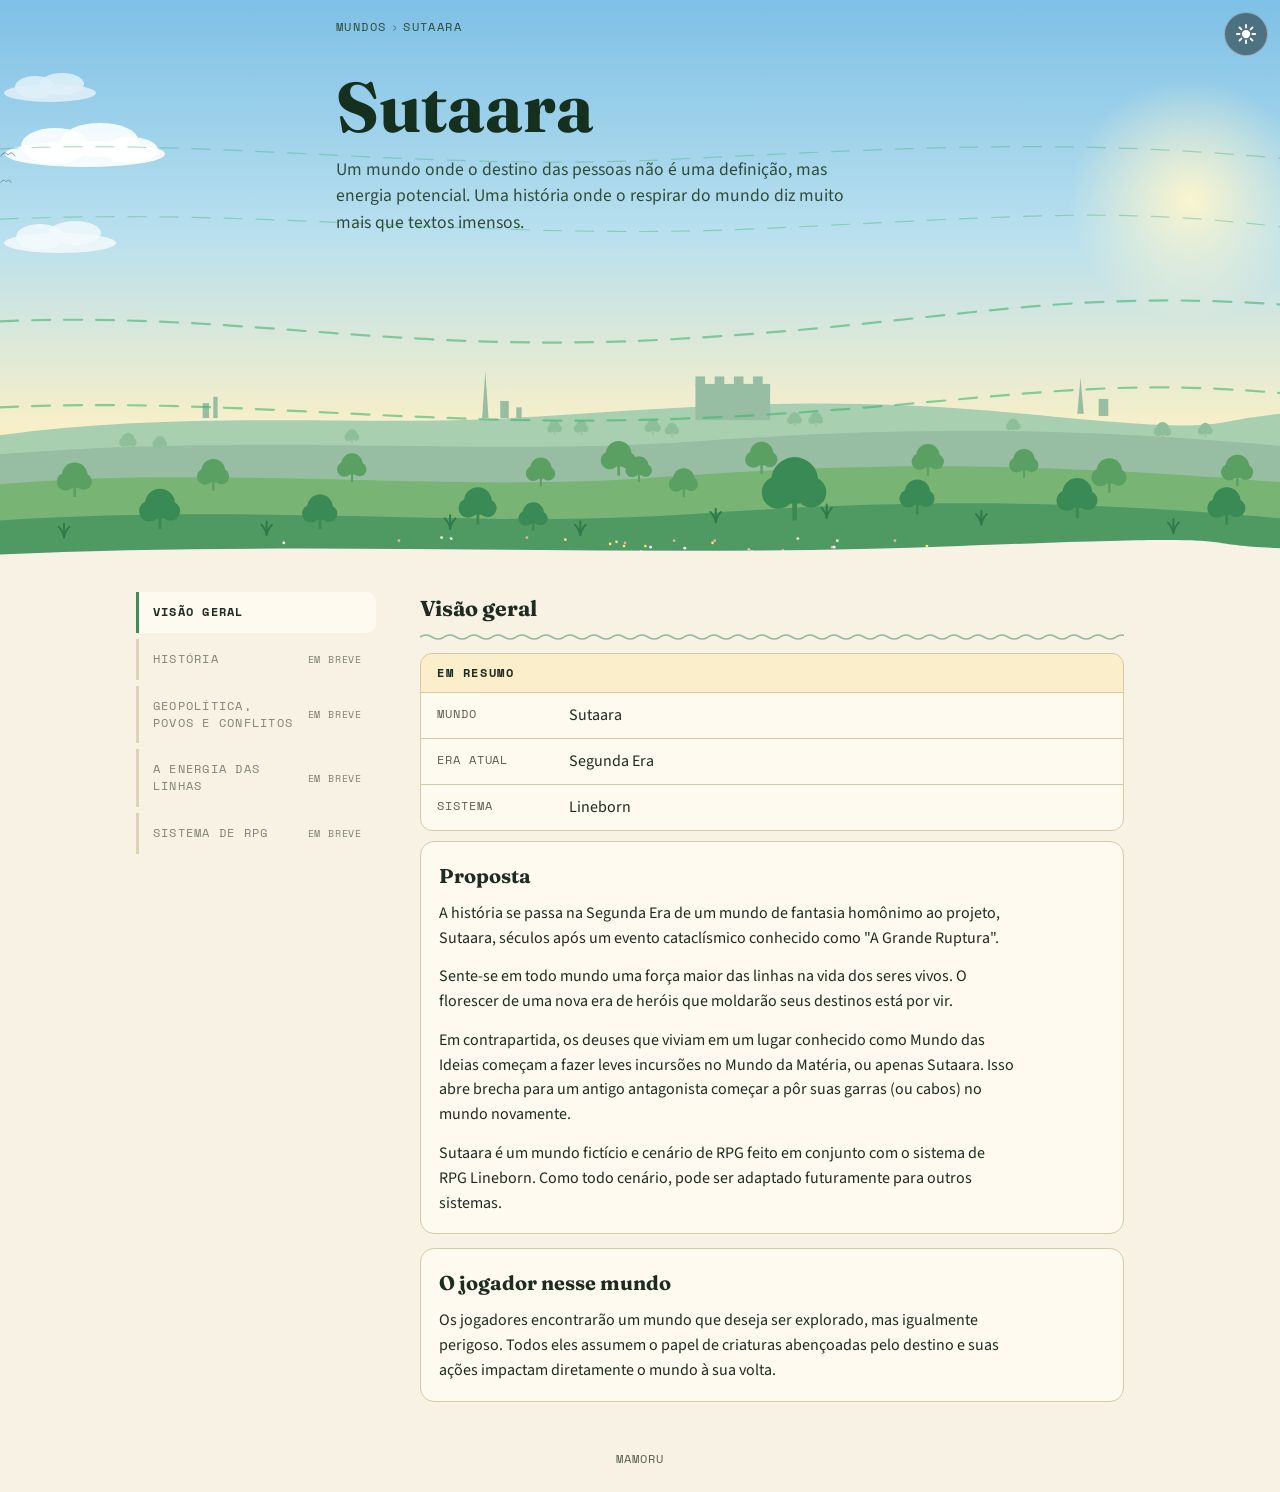
==== commit fb722eb7: "Update index.html" ====
--- a/public/sutaara/index.html
+++ b/public/sutaara/index.html
@@ -76,58 +76,44 @@
   </header>
 
   <div class="container s-pagina">
-    <main>
+    <div class="s-layout">
 
-      <h2 class="s-sec">Neste mundo</h2>
-      <ol class="trilha" aria-label="Trilha de Sutaara">
-        <li class="parada">
-          <span class="num">Parada 1</span>
-          <a class="nome" href="#visao-geral">Visão geral</a>
-          <span class="estado">Você está aqui</span>
-        </li>
-        <li class="parada breve">
-          <span class="num">Parada 2</span>
-          <span class="nome">História</span>
-          <span class="estado">Em breve</span>
-        </li>
-        <li class="parada breve">
-          <span class="num">Parada 3</span>
-          <span class="nome">Sistema &amp; cosmologia</span>
-          <span class="estado">Em breve</span>
-        </li>
-        <li class="parada breve">
-          <span class="num">Parada 4</span>
-          <span class="nome">Povos</span>
-          <span class="estado">Em breve</span>
-        </li>
-      </ol>
+      <nav class="s-menu" aria-label="Seções de Sutaara">
+        <a class="s-item" href="./" aria-current="page">Visão geral</a>
+        <span class="s-item breve" title="Em breve">História <small>em breve</small></span>
+        <span class="s-item breve" title="Em breve">Geopolítica, povos e conflitos <small>em breve</small></span>
+        <span class="s-item breve" title="Em breve">A Energia das Linhas <small>em breve</small></span>
+        <span class="s-item breve" title="Em breve">Sistema de RPG <small>em breve</small></span>
+      </nav>
 
-      <h2 class="s-sec" id="visao-geral">Visão geral</h2>
+      <main>
+        <h2 class="s-sec" id="visao-geral">Visão geral</h2>
 
-      <aside class="ficha" aria-label="Em resumo">
-        <h3>Em resumo</h3>
-        <dl>
-          <div class="linha"><dt>Mundo</dt><dd>Sutaara</dd></div>
-          <div class="linha"><dt>Era atual</dt><dd>Segunda Era</dd></div>
-          <div class="linha"><dt>Sistema</dt><dd>Lineborn</dd></div>
-        </dl>
-      </aside>
+        <aside class="ficha" aria-label="Em resumo">
+          <h3>Em resumo</h3>
+          <dl>
+            <div class="linha"><dt>Mundo</dt><dd>Sutaara</dd></div>
+            <div class="linha"><dt>Era atual</dt><dd>Segunda Era</dd></div>
+            <div class="linha"><dt>Sistema</dt><dd>Lineborn</dd></div>
+          </dl>
+        </aside>
 
-      <section class="s-cards">
-        <article class="s-card" id="proposta">
-          <h2>Proposta</h2>
-          <p>A história se passa na Segunda Era de um mundo de fantasia homônimo ao projeto, Sutaara, séculos após um evento cataclísmico conhecido como "A Grande Ruptura".</p>
-          <p>Sente-se em todo mundo uma força maior das linhas na vida dos seres vivos. O florescer de uma nova era de heróis que moldarão seus destinos está por vir.</p>
-          <p>Em contrapartida, os deuses que viviam em um lugar conhecido como Mundo das Ideias começam a fazer leves incursões no Mundo da Matéria, ou apenas Sutaara. Isso abre brecha para um antigo antagonista começar a pôr suas garras (ou cabos) no mundo novamente.</p>
-          <p>Sutaara é um mundo fictício e cenário de RPG feito em conjunto com o sistema de RPG Lineborn. Como todo cenário, pode ser adaptado futuramente para outros sistemas.</p>
-        </article>
-        <article class="s-card" id="jogador">
-          <h2>O jogador nesse mundo</h2>
-          <p>Os jogadores encontrarão um mundo que deseja ser explorado, mas igualmente perigoso. Todos eles assumem o papel de criaturas abençoadas pelo destino e suas ações impactam diretamente o mundo à sua volta.</p>
-        </article>
-      </section>
+        <section class="s-cards">
+          <article class="s-card" id="proposta">
+            <h2>Proposta</h2>
+            <p>A história se passa na Segunda Era de um mundo de fantasia homônimo ao projeto, Sutaara, séculos após um evento cataclísmico conhecido como "A Grande Ruptura".</p>
+            <p>Sente-se em todo mundo uma força maior das linhas na vida dos seres vivos. O florescer de uma nova era de heróis que moldarão seus destinos está por vir.</p>
+            <p>Em contrapartida, os deuses que viviam em um lugar conhecido como Mundo das Ideias começam a fazer leves incursões no Mundo da Matéria, ou apenas Sutaara. Isso abre brecha para um antigo antagonista começar a pôr suas garras (ou cabos) no mundo novamente.</p>
+            <p>Sutaara é um mundo fictício e cenário de RPG feito em conjunto com o sistema de RPG Lineborn. Como todo cenário, pode ser adaptado futuramente para outros sistemas.</p>
+          </article>
+          <article class="s-card" id="jogador">
+            <h2>O jogador nesse mundo</h2>
+            <p>Os jogadores encontrarão um mundo que deseja ser explorado, mas igualmente perigoso. Todos eles assumem o papel de criaturas abençoadas pelo destino e suas ações impactam diretamente o mundo à sua volta.</p>
+          </article>
+        </section>
+      </main>
 
-    </main>
+    </div>
     <footer class="s-rodape">Mamoru</footer>
   </div>
 
--- a/public/css/sutaara.css
+++ b/public/css/sutaara.css
@@ -135,21 +135,19 @@
   -webkit-mask:url("data:image/svg+xml,%3Csvg xmlns='http://www.w3.org/2000/svg' width='24' height='8'%3E%3Cpath d='M0 4 Q6 0 12 4 T24 4' fill='none' stroke='black' stroke-width='1.6'/%3E%3C/svg%3E") repeat-x;
   mask:url("data:image/svg+xml,%3Csvg xmlns='http://www.w3.org/2000/svg' width='24' height='8'%3E%3Cpath d='M0 4 Q6 0 12 4 T24 4' fill='none' stroke='black' stroke-width='1.6'/%3E%3C/svg%3E") repeat-x; }
 
-.trilha{ list-style:none; margin:6px 0 8px; padding:0; position:relative; }
-.trilha::before{ content:''; position:absolute; left:13px; top:10px; bottom:30px;
-  border-left:2px dashed var(--s-line); }
-.parada{ position:relative; padding:0 0 22px 44px; }
-.parada::before{ content:''; position:absolute; left:6px; top:6px; width:16px; height:16px;
-  border-radius:50%; background:var(--s-bg); border:3px solid var(--s-dot); }
-.parada:first-child::before{ background:var(--s-dot); box-shadow:0 0 0 6px var(--s-glow); }
-.parada .num{ font-family:var(--font-mono); font-size:.68rem; letter-spacing:.14em;
-  text-transform:uppercase; color:var(--s-dim); display:block; }
-.parada .nome{ font-family:var(--font-display); font-weight:700; font-size:1.45rem;
-  line-height:1.2; margin:2px 0 0; display:block; color:var(--s-fg); text-decoration:none; }
-.parada.breve .nome{ color:var(--s-dim); font-weight:500; }
-.parada .estado{ font-family:var(--font-mono); font-size:.68rem; letter-spacing:.1em;
-  text-transform:uppercase; color:var(--s-dim); display:block; margin-top:4px; }
-a.nome:hover{ text-decoration:underline; text-decoration-color:var(--s-dot); text-underline-offset:4px; }
+/* ---------- menu do mundo (abas no celular, lateral no PC) ---------- */
+.s-menu{ display:flex; gap:8px; overflow-x:auto; scrollbar-width:none;
+  margin:0 -16px; padding:12px 16px;
+  background:var(--s-bg); border-bottom:1px solid var(--s-line); }
+.s-menu::-webkit-scrollbar{ display:none; }
+.s-item{ flex:0 0 auto; white-space:nowrap; text-decoration:none; color:var(--s-fg);
+  font-family:var(--font-mono); font-size:.74rem; letter-spacing:.1em; text-transform:uppercase;
+  padding:9px 14px; border-radius:999px; border:1px solid var(--s-line); background:var(--s-card); }
+a.s-item:hover{ border-color:var(--s-dot); }
+.s-item[aria-current="page"]{ background:var(--s-dot); border-color:var(--s-dot); color:var(--s-bg); font-weight:700; }
+.s-item.breve{ color:var(--s-dim); cursor:default; opacity:.75; }
+.s-item small{ display:none; }
+.s-layout > main{ min-width:0; }
 
 .ficha{ background:var(--s-card); border:1px solid var(--s-line); border-radius:12px; overflow:hidden; margin:4px 0 8px; }
 .ficha h3{ margin:0; padding:10px 16px; font-family:var(--font-mono); font-size:.72rem;
@@ -173,6 +171,17 @@
   .s-hero{ min-height:560px; }
   .s-capa h1{ font-size:4.4rem; }
 }
+@media (min-width:900px){
+  .container.s-pagina{ max-width:1040px; }
+  .s-layout{ display:grid; grid-template-columns:240px minmax(0,1fr); gap:44px; align-items:start; }
+  .s-menu{ flex-direction:column; gap:6px; overflow:visible; position:sticky; top:20px; margin:26px 0 0; padding:0; background:none; border-bottom:0; }
+  .s-item{ border:0; border-left:3px solid var(--s-line); border-radius:0 10px 10px 0; background:none;
+    padding:12px 14px; font-size:.78rem; white-space:normal; line-height:1.35; display:flex; justify-content:space-between; align-items:center; gap:10px; }
+  a.s-item:hover{ background:var(--s-card); border-left-color:var(--s-dot); }
+  .s-item[aria-current="page"]{ background:var(--s-card); border-left-color:var(--s-dot); color:var(--s-fg); }
+  .s-item small{ display:inline; white-space:nowrap; font-size:.62rem; color:var(--s-dim); letter-spacing:.08em; }
+  .s-layout > main > *{ max-width:44rem; }
+}
 @media (prefers-reduced-motion: reduce){
   .s-hero .sol, .nuvem, .passaro, .sopro path, .particulas i, .colinas .erva, .s-capa h1, .s-capa .tagline{ animation:none; }
   .nuvem{ transform:translateX(30vw); }
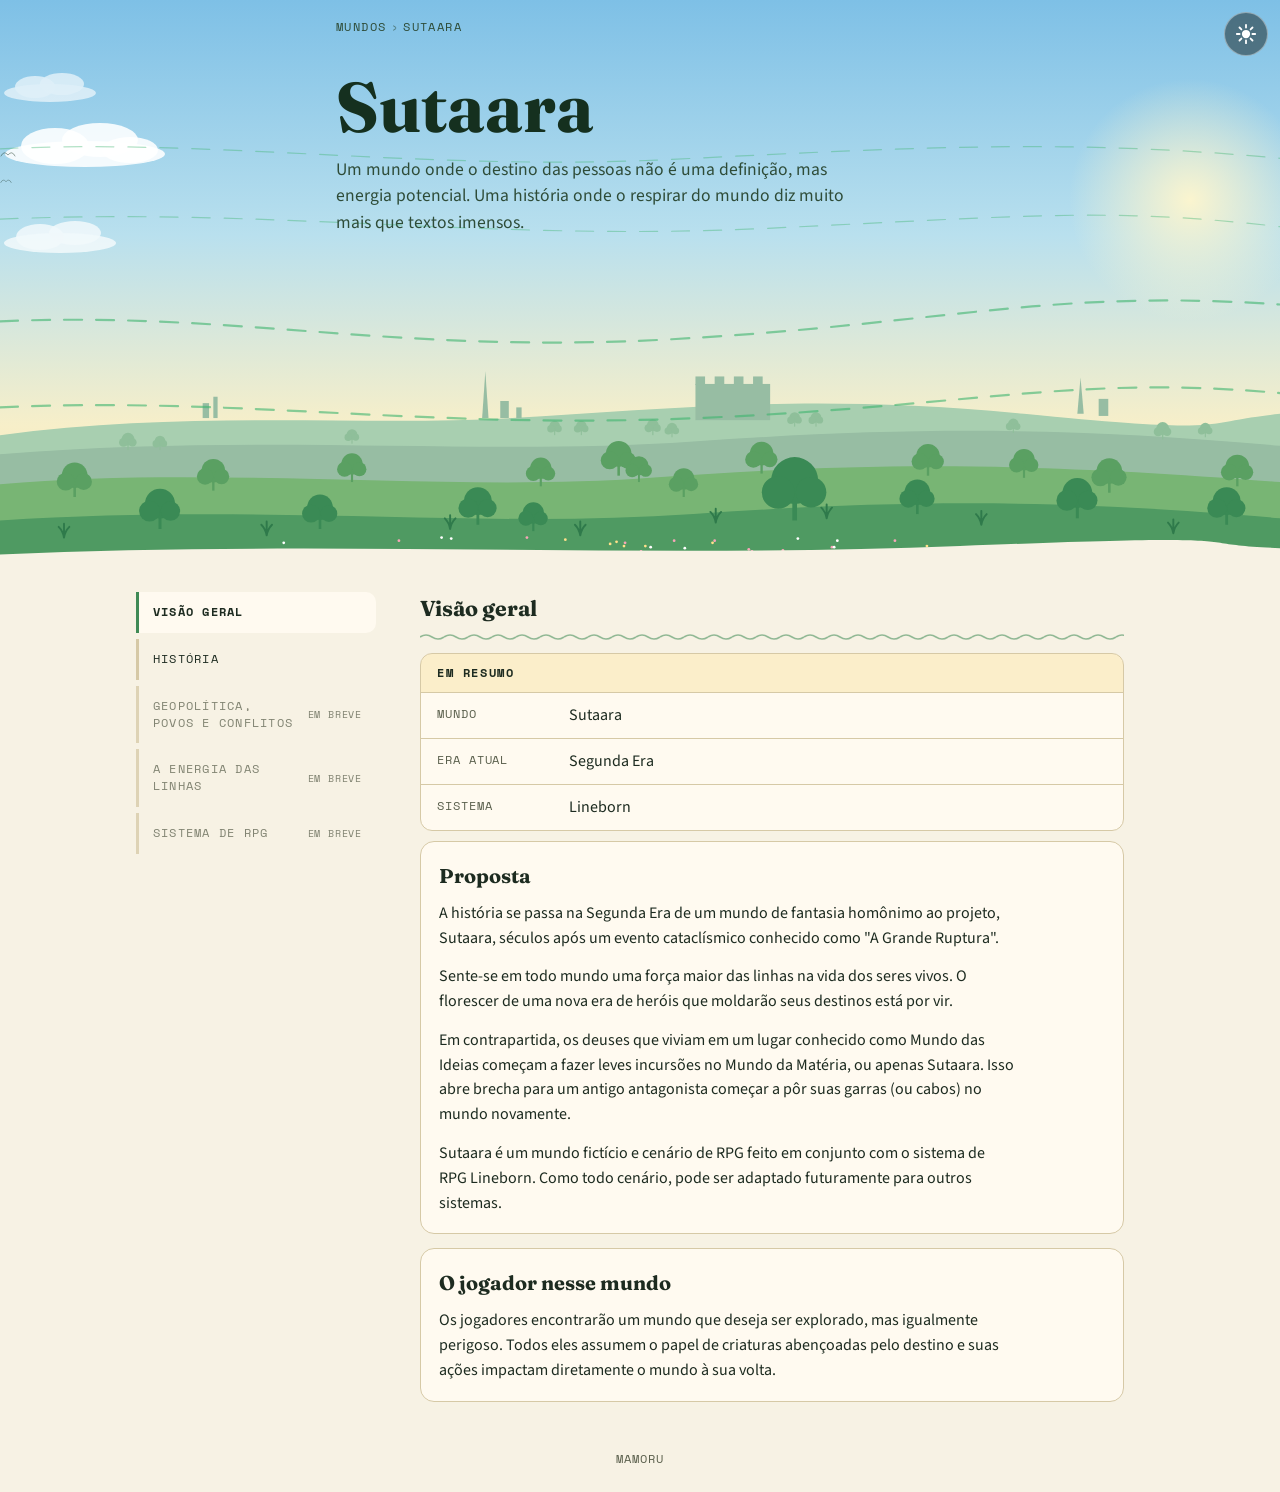
==== commit 8efe707f: "Update index.html" ====
--- a/public/sutaara/index.html
+++ b/public/sutaara/index.html
@@ -80,7 +80,7 @@
 
       <nav class="s-menu" aria-label="Seções de Sutaara">
         <a class="s-item" href="./" aria-current="page">Visão geral</a>
-        <span class="s-item breve" title="Em breve">História <small>em breve</small></span>
+        <a class="s-item" href="historia/">História</a>
         <span class="s-item breve" title="Em breve">Geopolítica, povos e conflitos <small>em breve</small></span>
         <span class="s-item breve" title="Em breve">A Energia das Linhas <small>em breve</small></span>
         <span class="s-item breve" title="Em breve">Sistema de RPG <small>em breve</small></span>
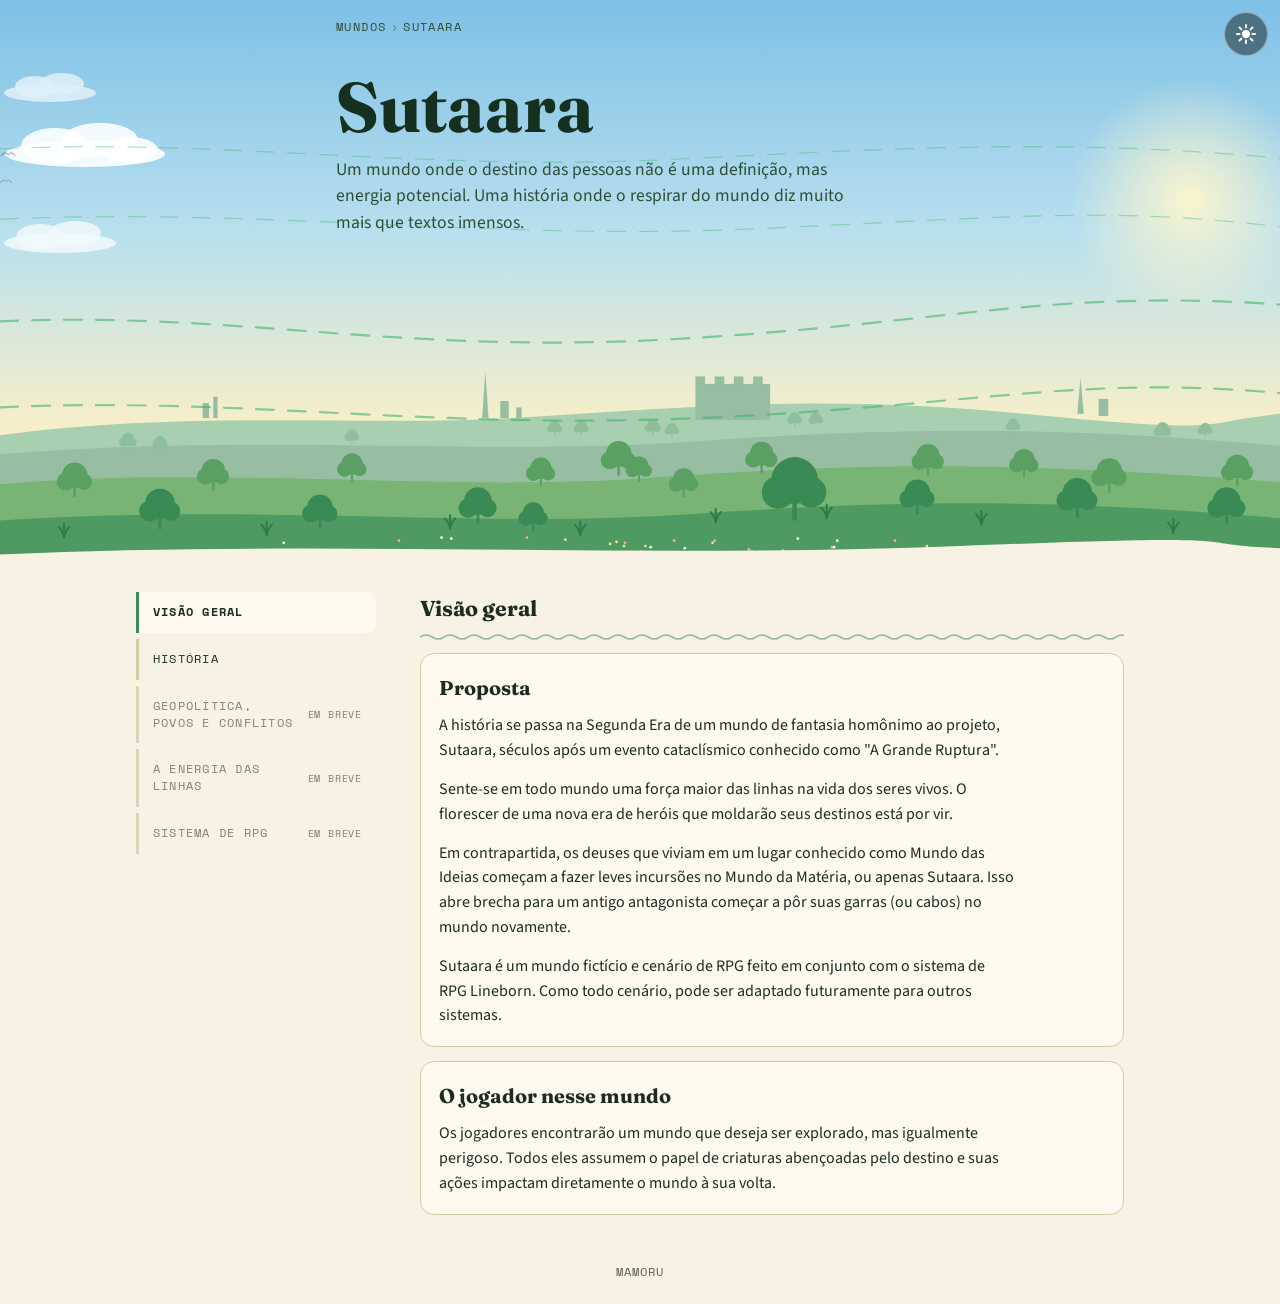
==== commit aa8e4967: "Update index.html" ====
--- a/public/sutaara/index.html
+++ b/public/sutaara/index.html
@@ -89,15 +89,6 @@
       <main>
         <h2 class="s-sec" id="visao-geral">Visão geral</h2>
 
-        <aside class="ficha" aria-label="Em resumo">
-          <h3>Em resumo</h3>
-          <dl>
-            <div class="linha"><dt>Mundo</dt><dd>Sutaara</dd></div>
-            <div class="linha"><dt>Era atual</dt><dd>Segunda Era</dd></div>
-            <div class="linha"><dt>Sistema</dt><dd>Lineborn</dd></div>
-          </dl>
-        </aside>
-
         <section class="s-cards">
           <article class="s-card" id="proposta">
             <h2>Proposta</h2>
--- a/public/css/sutaara.css
+++ b/public/css/sutaara.css
@@ -167,8 +167,14 @@
   color:var(--s-dim); font-family:var(--font-mono); font-size:.72rem;
   letter-spacing:.1em; text-transform:uppercase; text-align:center; }
 
+/* capa das páginas internas: mais baixa */
+.s-hero.s-sub{ min-height:380px; }
+.s-sub .s-capa h1{ font-size:3rem; }
+
 @media (min-width:640px){
   .s-hero{ min-height:560px; }
+  .s-hero.s-sub{ min-height:420px; }
+  .s-sub .s-capa h1{ font-size:3.6rem; }
   .s-capa h1{ font-size:4.4rem; }
 }
 @media (min-width:900px){
